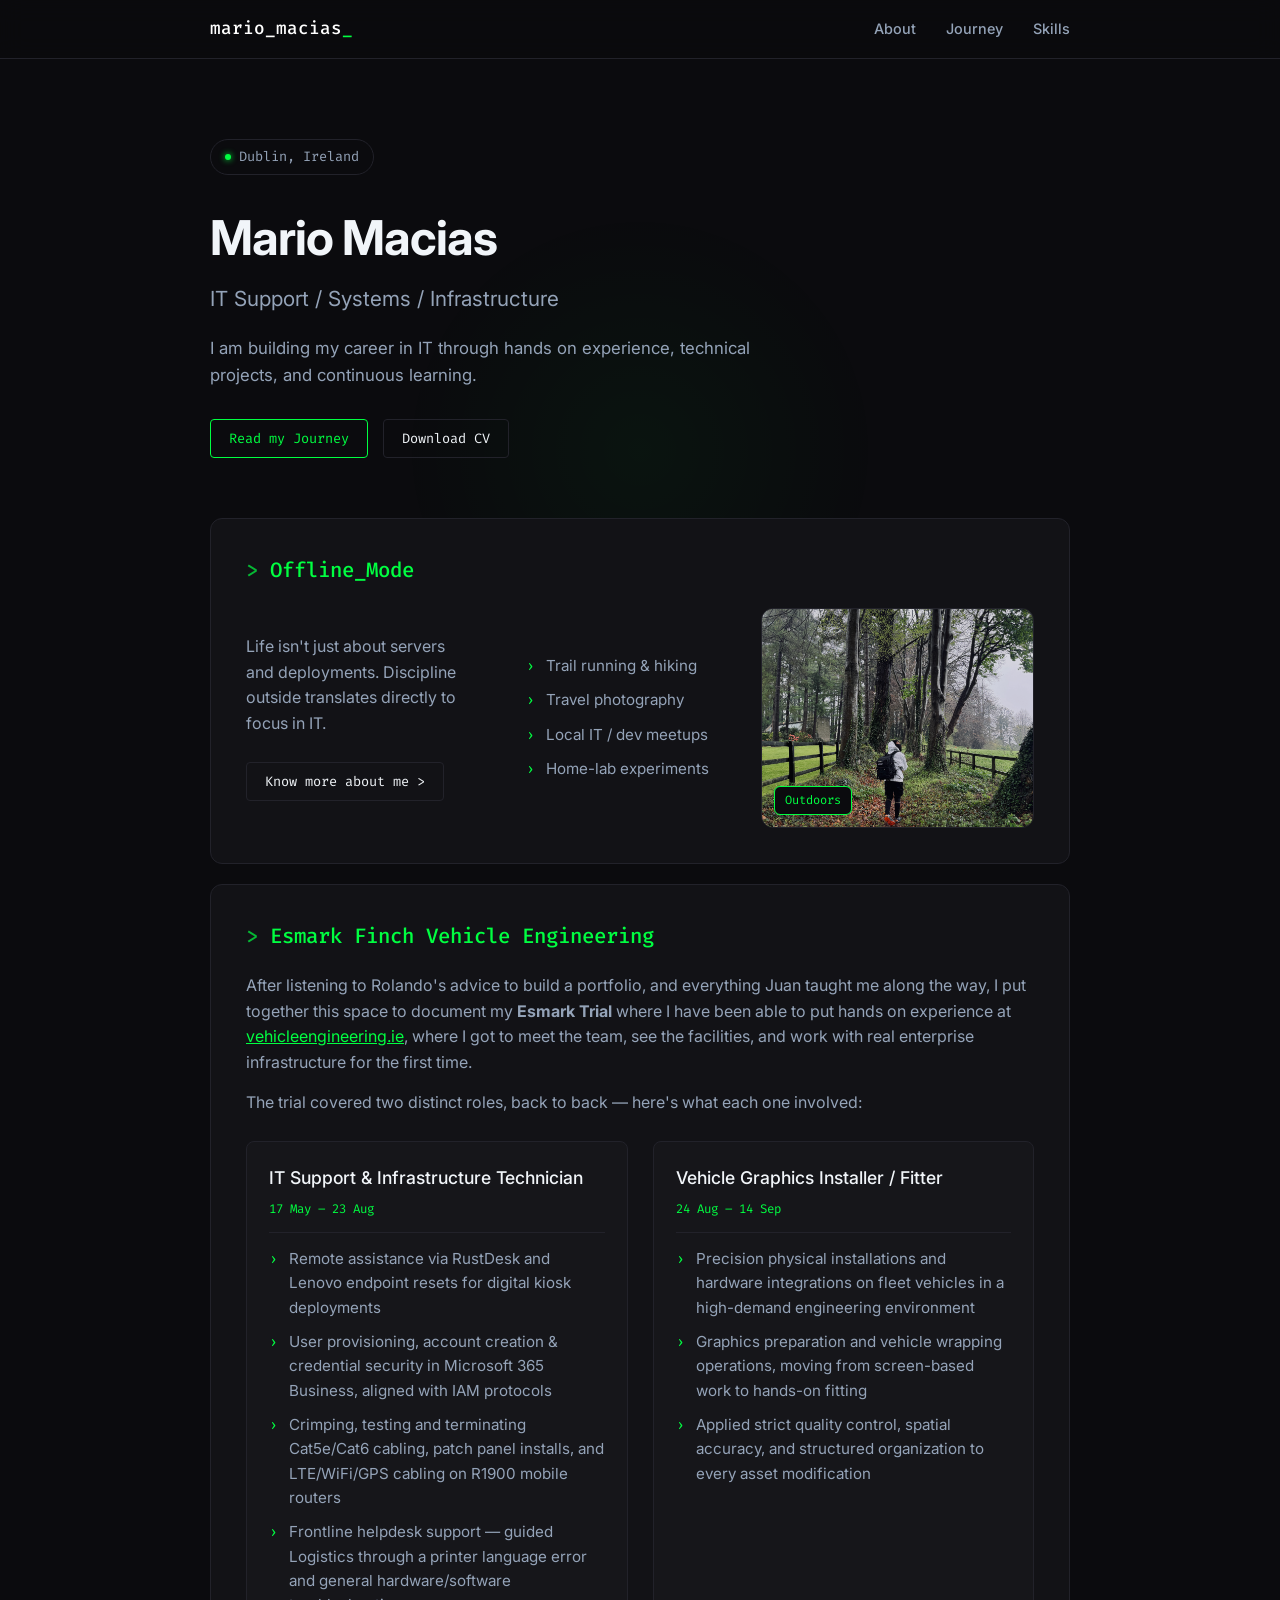
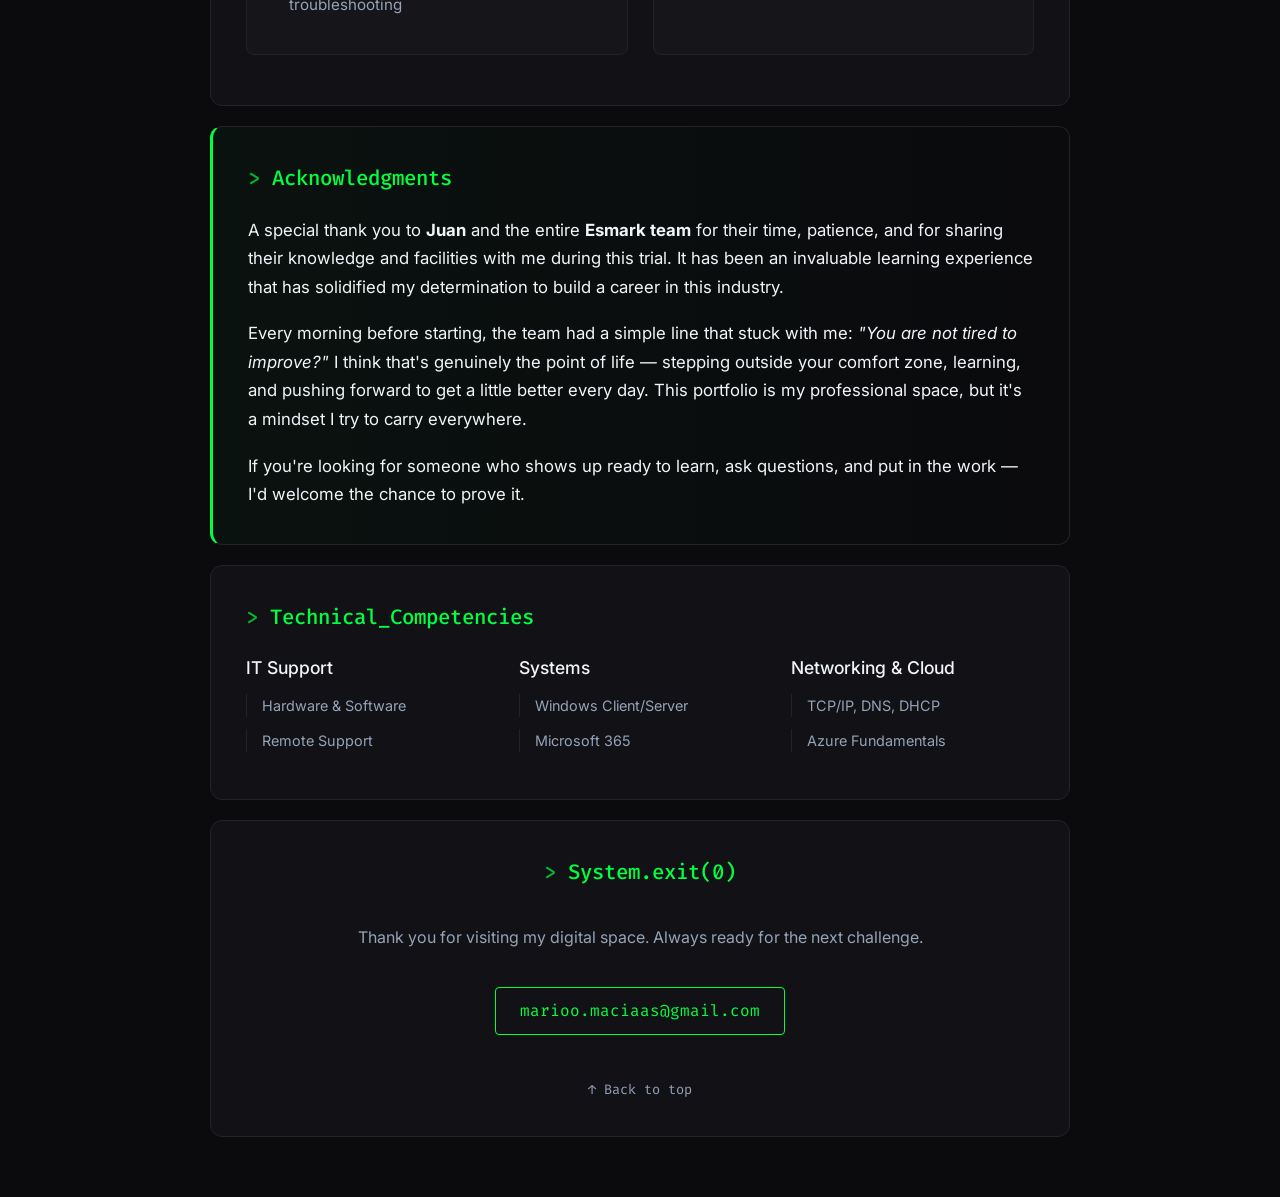
==== index.html @ 43a1ae93 "Update index.html" ====
<!DOCTYPE html>
<html lang="en">
<head>
    <meta charset="UTF-8">
    <meta name="viewport" content="width=device-width, initial-scale=1.0">
    <title>Mario Macias | IT Support & Systems</title>
    <meta name="description" content="Portfolio of Mario Macias: Junior IT professional focused on IT Support, Systems Administration, and Infrastructure.">
    
    <link rel="preconnect" href="https://fonts.googleapis.com">
    <link rel="preconnect" href="https://fonts.gstatic.com" crossorigin>
    <link href="https://fonts.googleapis.com/css2?family=Fira+Code:wght@400;500&family=Inter:wght@300;400;500;600&display=swap" rel="stylesheet">
    
    <style>
        /* ========================================= */
        /* --- VARIABLES Y DISEÑO PROFESIONAL --- */
        /* ========================================= */
        :root {
            --bg-color: #0b0b0e;
            --card-bg: #121216;
            --accent: #00ff41;
            --neon: #00e5ff;
            --text-main: #f1f5f9;
            --text-muted: #94a3b8;
            --border: #22222a;
        }

        * { box-sizing: border-box; margin: 0; padding: 0; }
        html { scroll-behavior: smooth; }

        body {
            background-color: var(--bg-color); color: var(--text-main);
            font-family: 'Inter', sans-serif; line-height: 1.6; overflow-x: hidden;
            position: relative;
        }

        /* LUZ DETRÁS DEL RATÓN */
        body::before {
            content: "";
            position: fixed;
            top: 0; left: 0; width: 100vw; height: 100vh;
            background: radial-gradient(600px circle at var(--mouse-x, 50vw) var(--mouse-y, 50vh), rgba(0, 255, 65, 0.04), transparent 40%);
            pointer-events: none;
            z-index: 1; 
        }

        /* TIPOGRAFÍA */
        .section-title { font-family: 'Fira Code', monospace; font-size: 1.3rem; color: var(--accent); margin-bottom: 20px; font-weight: 500; }
        .section-title::before { content: "> "; opacity: 0.7; }
        .sub-heading { color: var(--text-main); font-size: 1.1rem; margin-bottom: 12px; font-weight: 500; }
        .text-muted { color: var(--text-muted); }
        .text-main { color: var(--text-main); }
        .text-left { text-align: left; }
        .cursor { animation: blink 1s step-end infinite; color: var(--accent); }
        @keyframes blink { 50% { opacity: 0; } }

        /* NAVBAR */
        .site-header {
            position: sticky; top: 0;
            background: rgba(11, 11, 14, 0.85); backdrop-filter: blur(12px); -webkit-backdrop-filter: blur(12px);
            border-bottom: 1px solid var(--border);
            z-index: 1000; padding: 15px 0;
        }
        .navbar { display: flex; justify-content: space-between; align-items: center; max-width: 1000px; margin: 0 auto; padding: 0 20px; }
        .logo { font-family: 'Fira Code', monospace; font-size: 1.1rem; font-weight: 500; color: #fff; }
        .nav-links { display: flex; gap: 30px; align-items: center; list-style: none; }
        .nav-links a { color: var(--text-muted); text-decoration: none; font-size: 0.9rem; font-weight: 500; transition: color 0.2s; }
        .nav-links a:hover { color: #fff; }

        /* BOTONES */
        .btn-primary {
            background-color: transparent; color: var(--accent) !important;
            border: 1px solid var(--accent); padding: 8px 18px; border-radius: 4px; transition: 0.2s; text-decoration: none; font-family: 'Fira Code', monospace; font-size: 0.85rem; display: inline-block;
        }
        .btn-primary:hover { background-color: rgba(0, 255, 65, 0.1); }
        .btn-outline {
            background-color: transparent; color: var(--text-main); border: 1px solid var(--border); padding: 8px 18px; border-radius: 4px; transition: 0.2s; text-decoration: none; font-family: 'Fira Code', monospace; font-size: 0.85rem; display: inline-block;
        }
        .btn-outline:hover { border-color: var(--text-muted); }

        /* PÍLDORA (Dublin) */
        .status-pill {
            display: inline-flex; align-items: center; gap: 8px;
            padding: 6px 14px; border-radius: 30px; border: 1px solid var(--border);
            font-family: 'Fira Code', monospace; font-size: 0.85rem; color: var(--text-muted); margin-bottom: 25px;
        }
        .status-dot {
            width: 6px; height: 6px; border-radius: 50%; background: var(--accent);
            box-shadow: 0 0 6px var(--accent); animation: pulse 2s infinite;
        }
        @keyframes pulse {
            0% { box-shadow: 0 0 0 0 rgba(0,255,65,0.5); }
            70% { box-shadow: 0 0 0 6px rgba(0,255,65,0); }
            100% { box-shadow: 0 0 0 0 rgba(0,255,65,0); }
        }

        /* ESTRUCTURA PRINCIPAL Y HERO */
        .container { max-width: 900px; margin: 0 auto; padding: 0 20px; position: relative; z-index: 2; }
        .hero { padding: 80px 0 60px 0; }
        .hero-title { font-size: 3rem; margin-bottom: 5px; letter-spacing: -0.02em; }
        .hero-subtitle { font-family: 'Inter', sans-serif; font-size: 1.3rem; font-weight: 400; color: var(--text-muted); margin-bottom: 20px; }
        .hero-text { max-width: 600px; font-size: 1.05rem; margin-bottom: 30px; color: var(--text-muted); }
        .action-group { display: flex; gap: 15px; flex-wrap: wrap; }

        /* CARTAS BENTO */
        .bento-grid { display: grid; gap: 20px; grid-template-columns: repeat(6, 1fr); margin-bottom: 60px; }
        .bento-card {
            background: var(--card-bg); border: 1px solid var(--border); border-radius: 12px;
            padding: 35px; transition: border-color 0.3s;
        }
        .bento-card:hover { border-color: rgba(0, 255, 65, 0.3); }

        /* OFFLINE MODE GRID (3 Columnas con centrado estricto) */
        .offline-grid {
            display: grid;
            grid-template-columns: 1fr 1fr 1.2fr; 
            gap: 30px;
            align-items: center; /* Alinea todo al centro verticalmente */
            justify-items: center; /* Alinea los bloques en el centro horizontalmente */
            margin-top: 20px;
        }
        
        .offline-text {
            display: flex;
            flex-direction: column;
            justify-content: center;
        }

        .offline-list .bullet-list { 
            margin: 0; 
            padding: 0;
            display: flex;
            flex-direction: column;
            justify-content: center;
        }
        
        /* Contenedor de la foto en la derecha */
        .offline-photos {
            display: flex;
            align-items: center;
            justify-content: center;
            width: 100%;
        }
        
        .photo-with-badge {
            position: relative;
            border-radius: 12px;
            border: 1px solid var(--border);
            overflow: hidden;
            width: 100%;
            height: 220px; /* Un poco más alto para mejor proporción */
            display: flex; /* Evita márgenes fantasma debajo de la imagen */
        }
        
        .photo-with-badge img {
            display: block;
            width: 100%;
            height: 100%;
            object-fit: cover; 
            object-position: center 75%; /* MAGIA: Baja el encuadre para que se vea perfectamente al chico */
            filter: brightness(0.9);
            transition: filter 0.3s ease, transform 0.5s ease;
        }
        
        .photo-with-badge:hover img { 
            filter: brightness(1.1); 
            transform: scale(1.02);
        }
        
        .photo-badge {
            position: absolute;
            bottom: 12px;
            left: 12px;
            background-color: var(--bg-color);
            color: var(--accent);
            border: 1px solid var(--accent);
            padding: 4px 10px;
            font-family: 'Fira Code', monospace;
            font-size: 0.75rem;
            border-radius: 6px;
            z-index: 2;
        }

        /* LISTAS */
        .bullet-list { list-style: none; margin-bottom: 15px; }
        .bullet-list li { position: relative; padding-left: 20px; margin-bottom: 10px; color: var(--text-muted); font-size: 0.95rem; }
        .bullet-list li:last-child { margin-bottom: 0; }
        .bullet-list li::before { content: "›"; position: absolute; left: 0; color: var(--accent); font-family: 'Fira Code', monospace; }

        .skills-grid { display: grid; grid-template-columns: repeat(auto-fit, minmax(200px, 1fr)); gap: 30px; margin-top: 20px; }
        .clean-list { list-style: none; }
        .clean-list li { border-left: 1px solid var(--border); padding-left: 15px; margin-bottom: 12px; color: var(--text-muted); font-size: 0.9rem; }

        /* FUNCIONES EN ESMARK */
        .role-grid { display: grid; grid-template-columns: repeat(auto-fit, minmax(280px, 1fr)); gap: 25px; margin-top: 25px; margin-bottom: 15px; }
        .role-panel { background: rgba(255,255,255,0.015); border: 1px solid var(--border); border-radius: 8px; padding: 22px; }
        .role-header { display: flex; justify-content: space-between; align-items: baseline; flex-wrap: wrap; gap: 8px; margin-bottom: 14px; border-bottom: 1px solid var(--border); padding-bottom: 12px; }
        .role-header .sub-heading { margin-bottom: 0; }
        .role-dates { font-family: 'Fira Code', monospace; font-size: 0.78rem; color: var(--accent); white-space: nowrap; }

        /* GRATITUDE CARD */
        .gratitude-card {
            border-left: 3px solid var(--accent); 
            background: linear-gradient(90deg, rgba(0, 255, 65, 0.03) 0%, rgba(0,0,0,0) 100%);
        }
        .gratitude-text { font-size: 1.05rem; line-height: 1.7; margin-bottom: 0; }

        /* CONTACTO */
        .flex-center { display: flex; flex-direction: column; align-items: center; justify-content: center; gap: 16px; }
        
        /* RESPONSIVE */
        @media (max-width: 768px) {
            .nav-links { display: none; }
            .bento-card { grid-column: span 6 !important; padding: 25px; }
            .offline-grid { grid-template-columns: 1fr; gap: 20px; justify-items: start; }
            .photo-with-badge { height: 250px; }
        }
    </style>
</head>
<body>
    <header class="site-header">
        <nav class="navbar container">
            <div class="logo">mario_macias<span class="cursor">_</span></div>
            <ul class="nav-links">
                <li><a href="#about">About</a></li>
                <li><a href="#journey">Journey</a></li>
                <li><a href="#skills">Skills</a></li>
            </ul>
        </nav>
    </header>

    <main class="container">
        <!-- HERO SECTION -->
        <section class="hero text-left" id="hero">
            <div class="status-pill">
                <span class="status-dot"></span> Dublin, Ireland
            </div>
            
            <h1 class="hero-title">Mario Macias</h1>
            <h2 class="hero-subtitle">IT Support / Systems / Infrastructure</h2>
            <p class="hero-text">I am building my career in IT through hands on experience, technical projects, and continuous learning.</p>
            
            <div class="action-group">
                <a href="#journey" class="btn-primary">Read my Journey</a>
                <a href="assets/docs/CV_Mario_Macias.pdf" class="btn-outline" download>Download CV</a>
            </div>
        </section>

        <div class="bento-grid">

            <!-- OFFLINE MODE SECTION -->
            <div class="bento-card" id="about" style="grid-column: span 6;">
                <div class="card-content">
                    <h2 class="section-title">Offline_Mode</h2>

                    <div class="offline-grid">
                        <!-- Columna 1: Texto y botón -->
                        <div class="offline-text">
                            <p class="text-muted">Life isn't just about servers and deployments. Discipline outside translates directly to focus in IT.</p>
                            <div style="margin-top: 25px;">
                                <a href="about.html" class="btn-outline">Know more about me &gt;</a>
                            </div>
                        </div>

                        <!-- Columna 2: Lista de hobbies -->
                        <div class="offline-list">
                            <ul class="bullet-list">
                                <li>Trail running & hiking</li>
                                <li>Travel photography</li>
                                <li>Local IT / dev meetups</li>
                                <li>Home-lab experiments</li>
                            </ul>
                        </div>

                        <!-- Columna 3: Foto en el recuadro derecho -->
                        <div class="offline-photos">
                            <div class="photo-with-badge">
                                <img src="assets/docs/outdoors.jpeg" alt="Mario Outdoors">
                                <span class="photo-badge">Outdoors</span>
                            </div>
                        </div>
                    </div>
                </div>
            </div>

            <!-- THE EXPERIENCE -->
            <div class="bento-card" id="journey" style="grid-column: span 6;">
                <div class="card-content text-left">
                    <h2 class="section-title">Esmark Finch Vehicle Engineering</h2>
                    <div class="content-wrapper">
                        <p class="text-muted">After listening to Rolando's advice to build a portfolio, and everything Juan taught me along the way, I put together this space to document my <strong>Esmark Trial</strong> where I have been able to put hands on experience at <a href="https://vehicleengineering.ie" target="_blank" rel="noopener noreferrer" style="color: var(--accent); text-decoration: underline;">vehicleengineering.ie</a>, where I got to meet the team, see the facilities, and work with real enterprise infrastructure for the first time.</p>
                        <p class="text-muted" style="margin-top: 15px;">The trial covered two distinct roles, back to back — here's what each one involved:</p>

                        <div class="role-grid">
                            <div class="role-panel">
                                <div class="role-header">
                                    <h3 class="sub-heading">IT Support & Infrastructure Technician</h3>
                                    <span class="role-dates">17 May – 23 Aug</span>
                                </div>
                                <ul class="bullet-list">
                                    <li>Remote assistance via RustDesk and Lenovo endpoint resets for digital kiosk deployments</li>
                                    <li>User provisioning, account creation & credential security in Microsoft 365 Business, aligned with IAM protocols</li>
                                    <li>Crimping, testing and terminating Cat5e/Cat6 cabling, patch panel installs, and LTE/WiFi/GPS cabling on R1900 mobile routers</li>
                                    <li>Frontline helpdesk support — guided Logistics through a printer language error and general hardware/software troubleshooting</li>
                                </ul>
                            </div>
                            <div class="role-panel">
                                <div class="role-header">
                                    <h3 class="sub-heading">Vehicle Graphics Installer / Fitter</h3>
                                    <span class="role-dates">24 Aug – 14 Sep</span>
                                </div>
                                <ul class="bullet-list">
                                    <li>Precision physical installations and hardware integrations on fleet vehicles in a high-demand engineering environment</li>
                                    <li>Graphics preparation and vehicle wrapping operations, moving from screen-based work to hands-on fitting</li>
                                    <li>Applied strict quality control, spatial accuracy, and structured organization to every asset modification</li>
                                </ul>
                            </div>
                        </div>
                    </div>
                </div>
            </div>

            <!-- GRATITUDE -->
            <div class="bento-card gratitude-card" style="grid-column: span 6;">
                <div class="card-content text-left">
                    <h2 class="section-title">Acknowledgments</h2>
                    <p class="text-main gratitude-text">
                        A special thank you to <strong>Juan</strong> and the entire <strong>Esmark team</strong> for their time, patience, and for sharing their knowledge and facilities with me during this trial. It has been an invaluable learning experience that has solidified my determination to build a career in this industry.
                    </p>
                    <p class="text-main gratitude-text" style="margin-top: 18px;">
                        Every morning before starting, the team had a simple line that stuck with me: <em>"You are not tired to improve?"</em> I think that's genuinely the point of life — stepping outside your comfort zone, learning, and pushing forward to get a little better every day. This portfolio is my professional space, but it's a mindset I try to carry everywhere.
                    </p>
                    <p class="text-main gratitude-text" style="margin-top: 18px;">
                        If you're looking for someone who shows up ready to learn, ask questions, and put in the work — I'd welcome the chance to prove it.
                    </p>
                </div>
            </div>

            <!-- SKILLS -->
            <div class="bento-card" id="skills" style="grid-column: span 6;">
                <div class="card-content text-left">
                    <h2 class="section-title">Technical_Competencies</h2>
                    <div class="skills-grid">
                        <div>
                            <h3 class="sub-heading">IT Support</h3>
                            <ul class="clean-list">
                                <li>Hardware & Software</li>
                                <li>Remote Support</li>
                            </ul>
                        </div>
                        <div>
                            <h3 class="sub-heading">Systems</h3>
                            <ul class="clean-list">
                                <li>Windows Client/Server</li>
                                <li>Microsoft 365</li>
                            </ul>
                        </div>
                        <div>
                            <h3 class="sub-heading">Networking & Cloud</h3>
                            <ul class="clean-list">
                                <li>TCP/IP, DNS, DHCP</li>
                                <li>Azure Fundamentals</li>
                            </ul>
                        </div>
                    </div>
                </div>
            </div>

            <!-- SECCIÓN SYSTEM.EXIT(0) -->
            <div class="bento-card" style="grid-column: span 6; text-align: center;">
                <div class="card-content flex-center">
                    <h2 class="section-title">System.exit(0)</h2>
                    <p class="text-muted" style="margin-bottom: 20px;">Thank you for visiting my digital space. Always ready for the next challenge.</p>
                    
                    <a href="mailto:marioo.maciaas@gmail.com" class="btn-primary" style="padding: 10px 24px; font-size: 1rem;">marioo.maciaas@gmail.com</a>
                    
                    <div style="margin-top: 25px;">
                        <a href="#hero" class="text-muted" style="text-decoration: none; font-size: 0.85rem; font-family: 'Fira Code', monospace;">&uarr; Back to top</a>
                    </div>
                </div>
            </div>

        </div>
    </main>

    <script>
        document.addEventListener("DOMContentLoaded", () => {
            // 1. Luz sutil que sigue al ratón
            document.addEventListener('mousemove', (e) => {
                document.documentElement.style.setProperty('--mouse-x', `${e.clientX}px`);
                document.documentElement.style.setProperty('--mouse-y', `${e.clientY}px`);
            });
            
            // 2. Navegación suave
            document.querySelectorAll('a[href^="#"]').forEach(anchor => {
                anchor.addEventListener('click', function (e) {
                    e.preventDefault();
                    const target = document.querySelector(this.getAttribute('href'));
                    if (target) {
                        target.scrollIntoView({
                            behavior: 'smooth',
                            block: 'start'
                        });
                    }
                });
            });
        });
    </script>
</body>
</html>
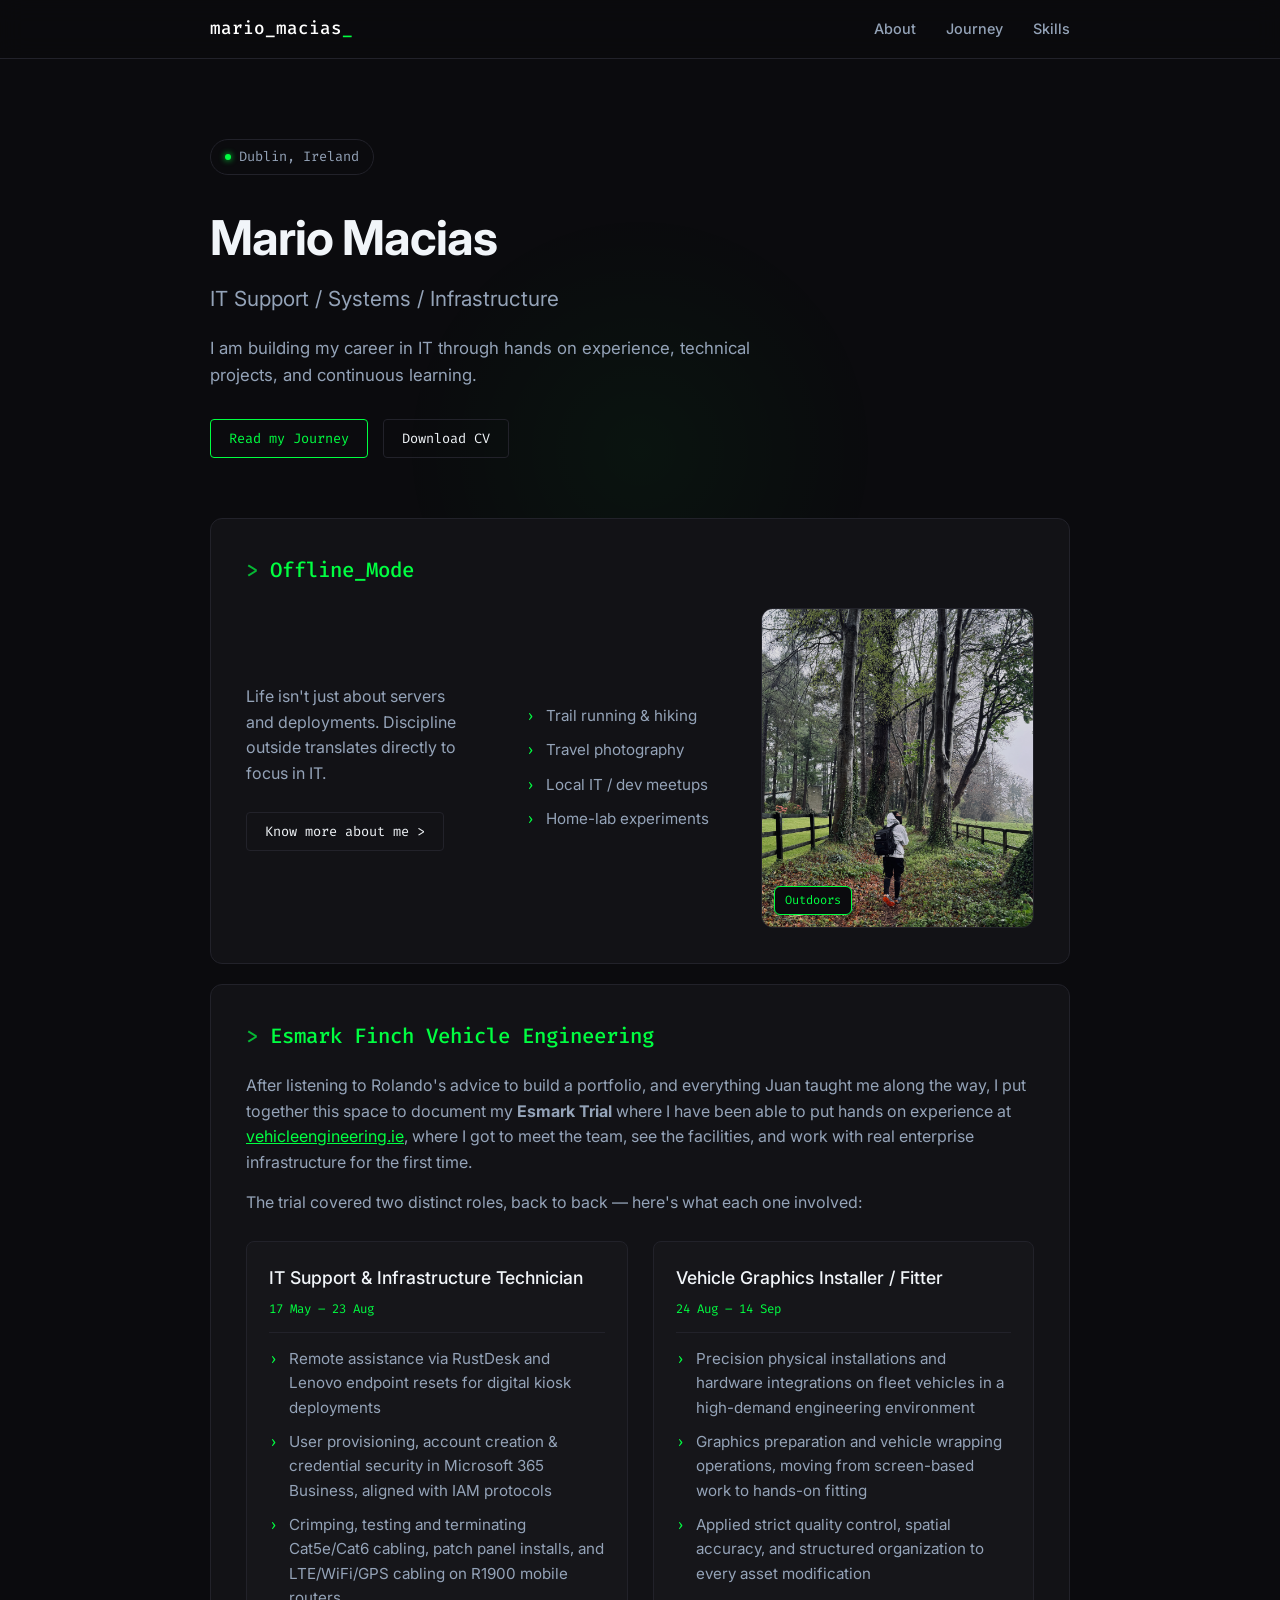
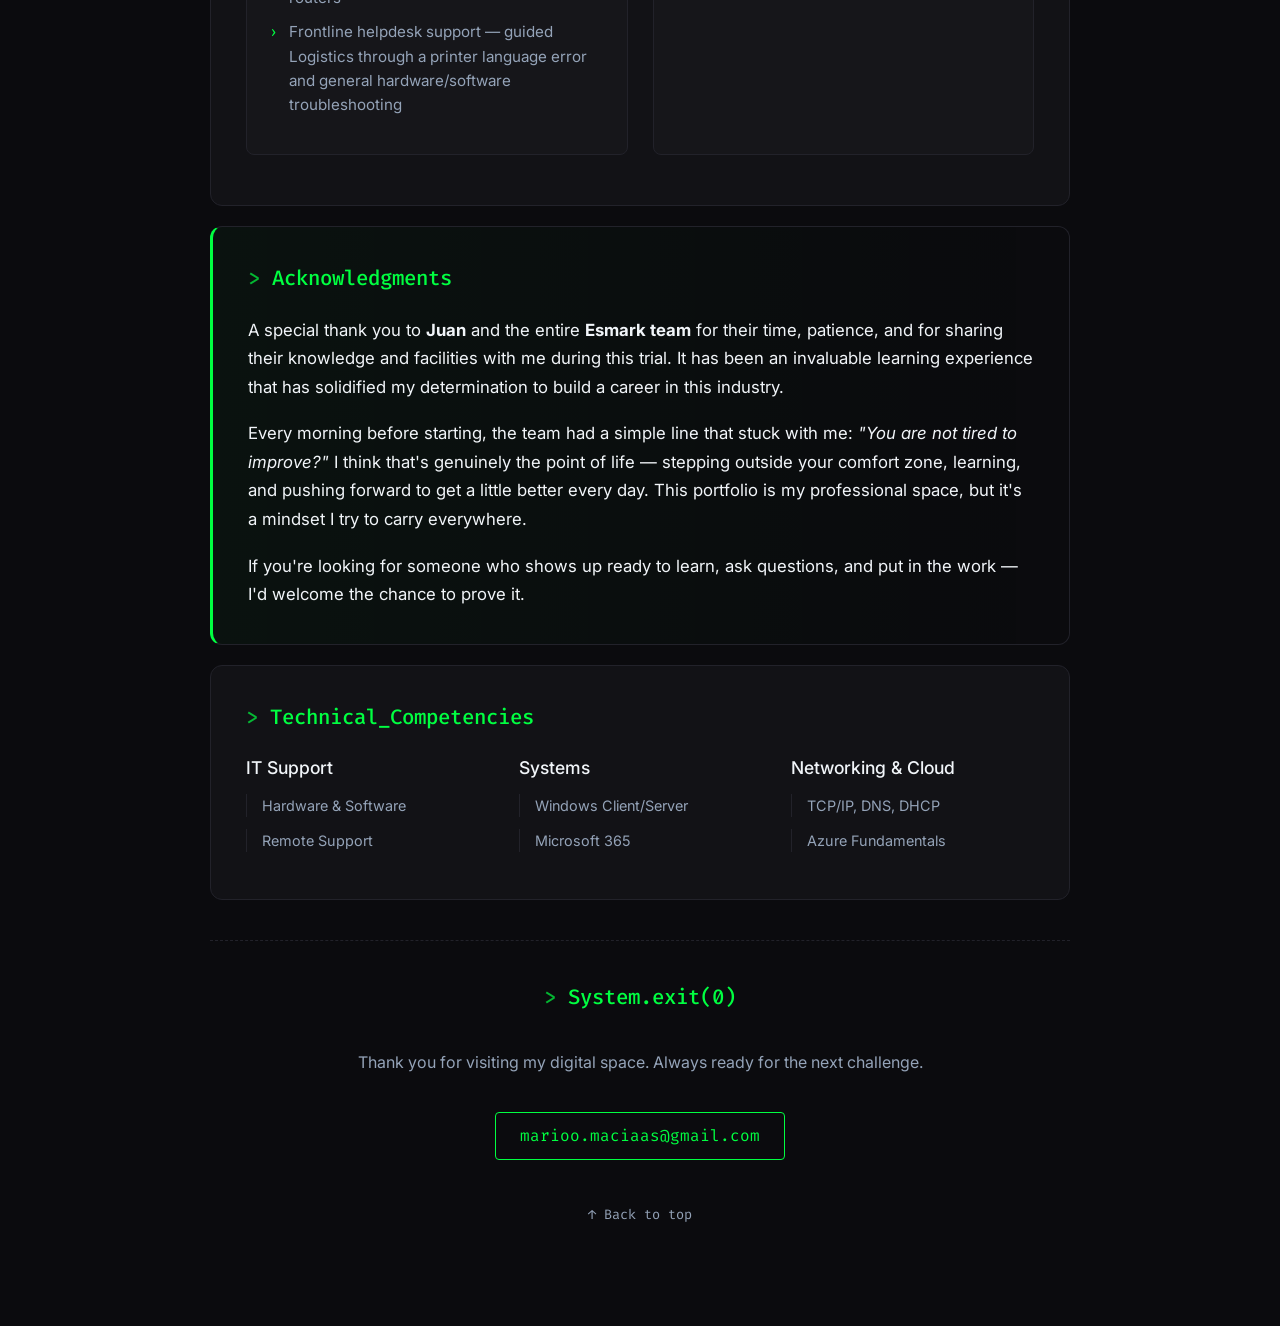
==== commit 51e35bf6: "Update print statement from 'Hello' to 'Goodbye'" ====
--- a/index.html
+++ b/index.html
@@ -119,11 +119,7 @@
             margin-top: 20px;
         }
         
-        .offline-text {
-            display: flex;
-            flex-direction: column;
-            justify-content: center;
-        }
+        .offline-text { display: flex; flex-direction: column; justify-content: center; }
 
         .offline-list .bullet-list { 
             margin: 0; 
@@ -147,8 +143,8 @@
             border: 1px solid var(--border);
             overflow: hidden;
             width: 100%;
-            height: 220px; /* Un poco más alto para mejor proporción */
-            display: flex; /* Evita márgenes fantasma debajo de la imagen */
+            height: 320px; /* Altura ampliada para encuadrar el cuerpo entero */
+            display: flex; 
         }
         
         .photo-with-badge img {
@@ -156,7 +152,7 @@
             width: 100%;
             height: 100%;
             object-fit: cover; 
-            object-position: center 75%; /* MAGIA: Baja el encuadre para que se vea perfectamente al chico */
+            object-position: center 75%; /* Ajuste perfecto para evitar cortar la cabeza y enfocar el cuerpo */
             filter: brightness(0.9);
             transition: filter 0.3s ease, transform 0.5s ease;
         }
@@ -204,15 +200,22 @@
         }
         .gratitude-text { font-size: 1.05rem; line-height: 1.7; margin-bottom: 0; }
 
-        /* CONTACTO */
+        /* CONTACTO Y FOOTER TRANSPARENTE */
         .flex-center { display: flex; flex-direction: column; align-items: center; justify-content: center; gap: 16px; }
+        .footer-transparent { 
+            grid-column: span 6; 
+            text-align: center; 
+            padding: 40px 20px; 
+            border-top: 1px dashed var(--border); 
+            margin-top: 20px; 
+        }
         
         /* RESPONSIVE */
         @media (max-width: 768px) {
             .nav-links { display: none; }
             .bento-card { grid-column: span 6 !important; padding: 25px; }
             .offline-grid { grid-template-columns: 1fr; gap: 20px; justify-items: start; }
-            .photo-with-badge { height: 250px; }
+            .photo-with-badge { height: 280px; }
         }
     </style>
 </head>
@@ -365,17 +368,15 @@
                 </div>
             </div>
 
-            <!-- SECCIÓN SYSTEM.EXIT(0) -->
-            <div class="bento-card" style="grid-column: span 6; text-align: center;">
-                <div class="card-content flex-center">
-                    <h2 class="section-title">System.exit(0)</h2>
-                    <p class="text-muted" style="margin-bottom: 20px;">Thank you for visiting my digital space. Always ready for the next challenge.</p>
-                    
-                    <a href="mailto:marioo.maciaas@gmail.com" class="btn-primary" style="padding: 10px 24px; font-size: 1rem;">marioo.maciaas@gmail.com</a>
-                    
-                    <div style="margin-top: 25px;">
-                        <a href="#hero" class="text-muted" style="text-decoration: none; font-size: 0.85rem; font-family: 'Fira Code', monospace;">&uarr; Back to top</a>
-                    </div>
+            <!-- SECCIÓN SYSTEM.EXIT(0) (Sin recuadro) -->
+            <div class="footer-transparent flex-center">
+                <h2 class="section-title">System.exit(0)</h2>
+                <p class="text-muted" style="margin-bottom: 20px;">Thank you for visiting my digital space. Always ready for the next challenge.</p>
+                
+                <a href="mailto:marioo.maciaas@gmail.com" class="btn-primary" style="padding: 10px 24px; font-size: 1rem;">marioo.maciaas@gmail.com</a>
+                
+                <div style="margin-top: 25px;">
+                    <a href="#hero" class="text-muted" style="text-decoration: none; font-size: 0.85rem; font-family: 'Fira Code', monospace;">&uarr; Back to top</a>
                 </div>
             </div>
 
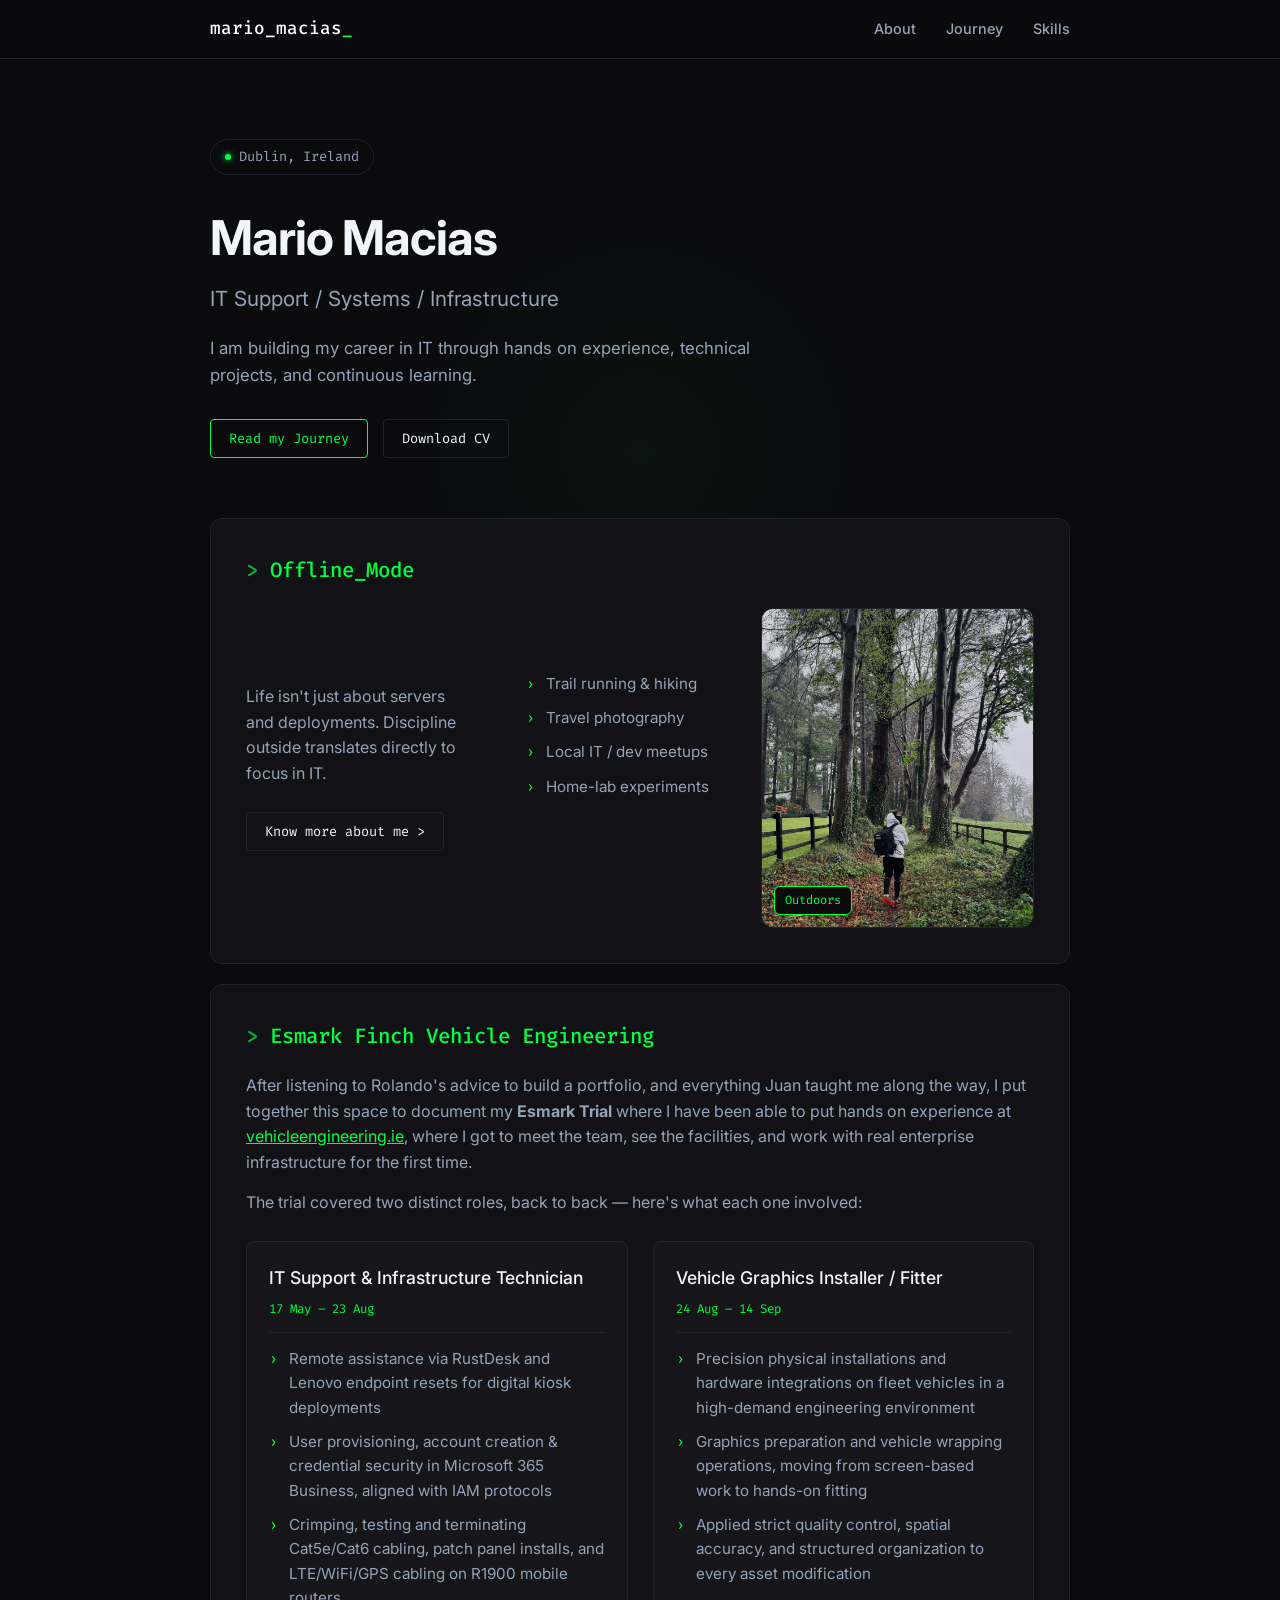
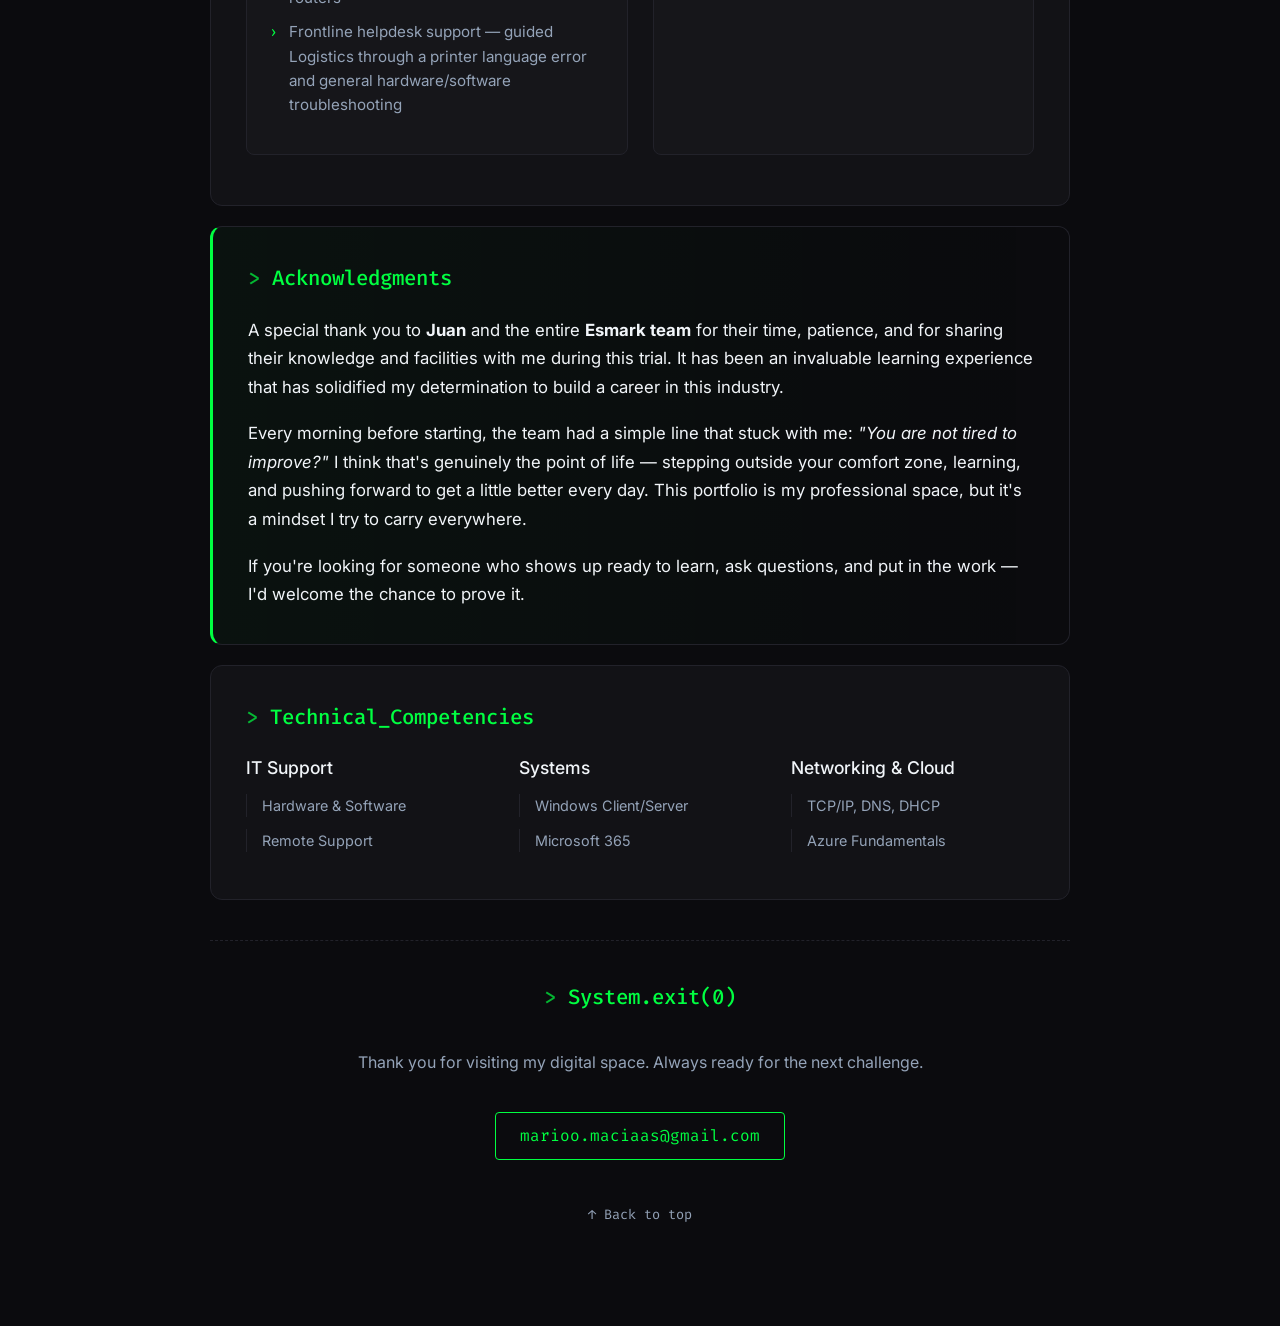
==== commit 169c2ad3: "Update fmt.Println output from 'Hello' to 'Goodbye'" ====
--- a/index.html
+++ b/index.html
@@ -109,24 +109,26 @@
         }
         .bento-card:hover { border-color: rgba(0, 255, 65, 0.3); }
 
-        /* OFFLINE MODE GRID (3 Columnas con centrado estricto) */
+        /* OFFLINE MODE GRID */
         .offline-grid {
             display: grid;
             grid-template-columns: 1fr 1fr 1.2fr; 
             gap: 30px;
-            align-items: center; /* Alinea todo al centro verticalmente */
-            justify-items: center; /* Alinea los bloques en el centro horizontalmente */
+            align-items: center;
+            justify-items: center;
             margin-top: 20px;
         }
         
-        .offline-text { display: flex; flex-direction: column; justify-content: center; }
+        .offline-text, .offline-list { 
+            display: flex; 
+            flex-direction: column; 
+            justify-content: center; 
+            height: 100%;
+        }
 
         .offline-list .bullet-list { 
             margin: 0; 
             padding: 0;
-            display: flex;
-            flex-direction: column;
-            justify-content: center;
         }
         
         /* Contenedor de la foto en la derecha */
@@ -143,7 +145,7 @@
             border: 1px solid var(--border);
             overflow: hidden;
             width: 100%;
-            height: 320px; /* Altura ampliada para encuadrar el cuerpo entero */
+            height: 320px; 
             display: flex; 
         }
         
@@ -152,7 +154,7 @@
             width: 100%;
             height: 100%;
             object-fit: cover; 
-            object-position: center 75%; /* Ajuste perfecto para evitar cortar la cabeza y enfocar el cuerpo */
+            object-position: center 75%; 
             filter: brightness(0.9);
             transition: filter 0.3s ease, transform 0.5s ease;
         }
@@ -215,7 +217,7 @@
             .nav-links { display: none; }
             .bento-card { grid-column: span 6 !important; padding: 25px; }
             .offline-grid { grid-template-columns: 1fr; gap: 20px; justify-items: start; }
-            .photo-with-badge { height: 280px; }
+            .photo-with-badge { height: 250px; }
         }
     </style>
 </head>
@@ -258,7 +260,7 @@
                     <div class="offline-grid">
                         <!-- Columna 1: Texto y botón -->
                         <div class="offline-text">
-                            <p class="text-muted">Life isn't just about servers and deployments. Discipline outside translates directly to focus in IT.</p>
+                            <p class="text-muted" style="margin-bottom: 0;">Life isn't just about servers and deployments. Discipline outside translates directly to focus in IT.</p>
                             <div style="margin-top: 25px;">
                                 <a href="about.html" class="btn-outline">Know more about me &gt;</a>
                             </div>
@@ -272,6 +274,10 @@
                                 <li>Local IT / dev meetups</li>
                                 <li>Home-lab experiments</li>
                             </ul>
+                            <!-- TRUCO DE SIMETRÍA: Este botón es invisible pero ocupa el mismo espacio que el de la columna 1, alineando los textos superiormente a la perfección -->
+                            <div style="margin-top: 25px; visibility: hidden; pointer-events: none;">
+                                <span class="btn-outline">Spacer</span>
+                            </div>
                         </div>
 
                         <!-- Columna 3: Foto en el recuadro derecho -->
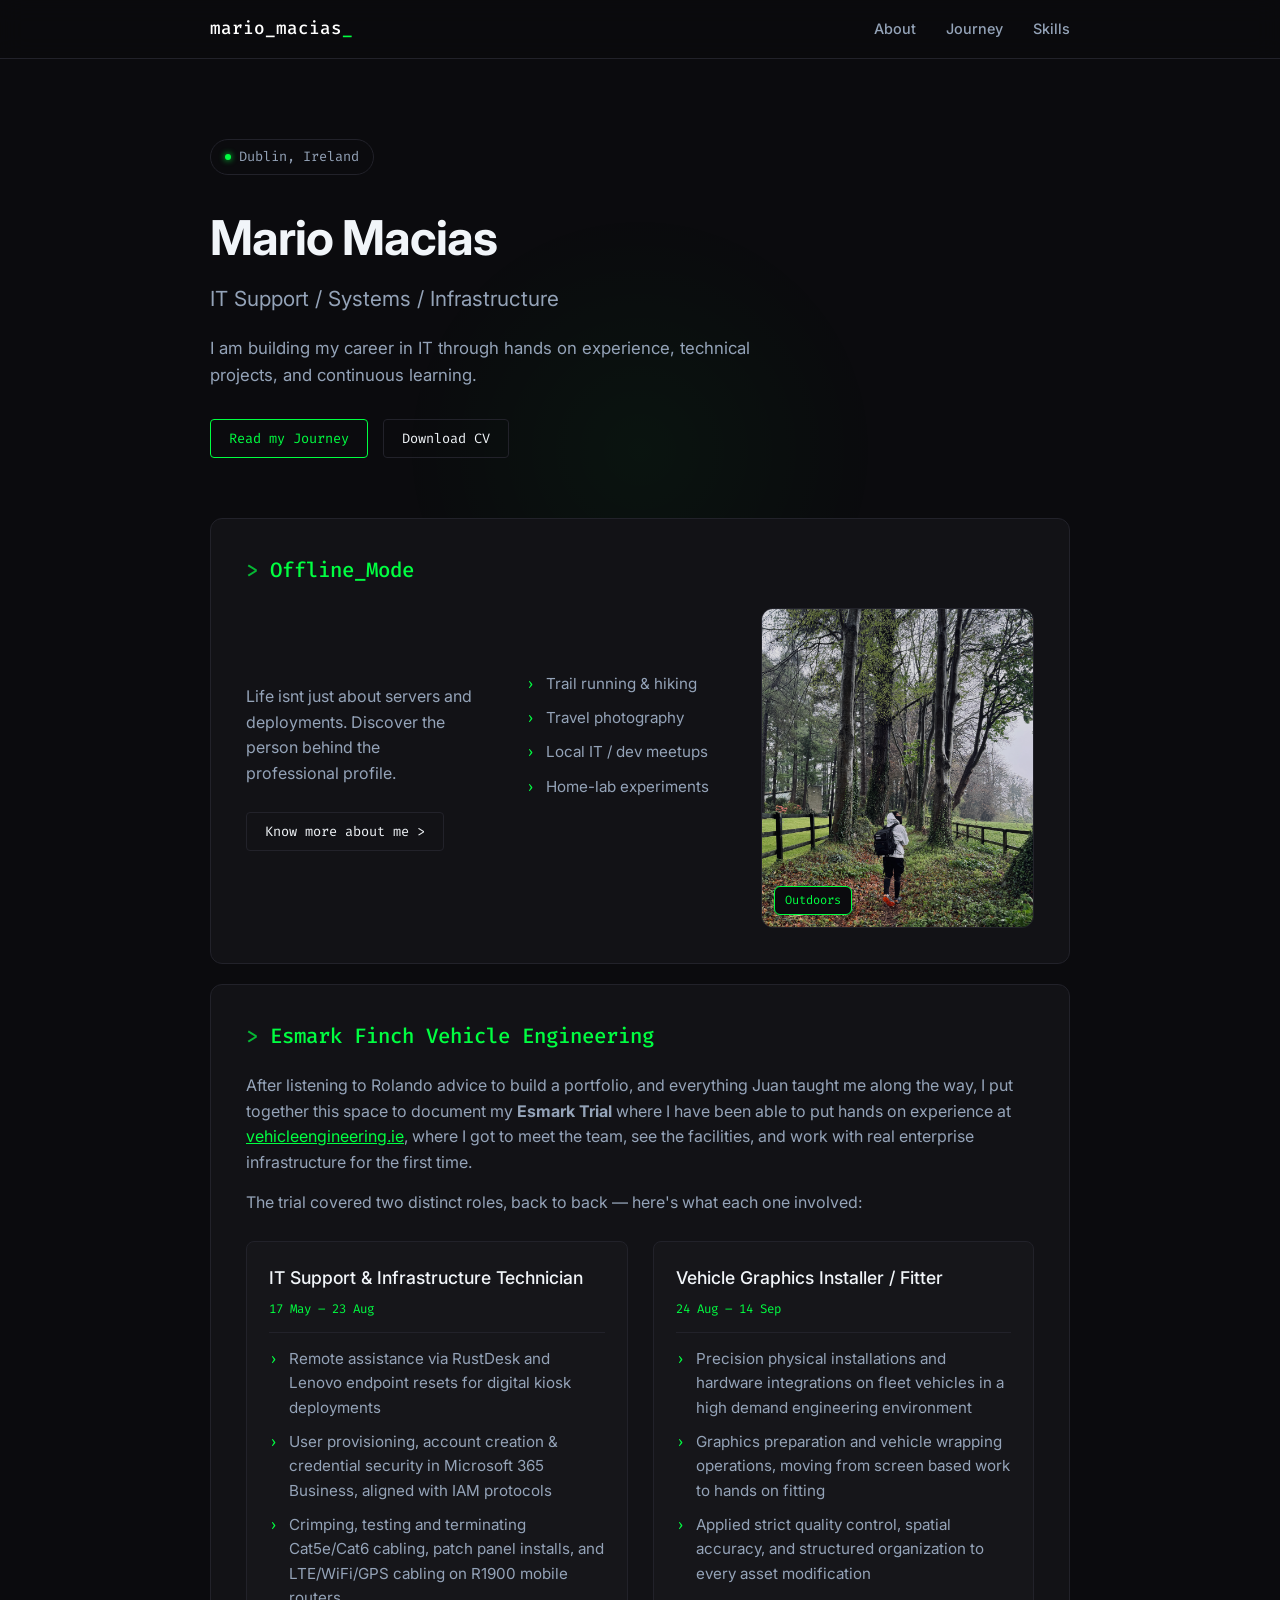
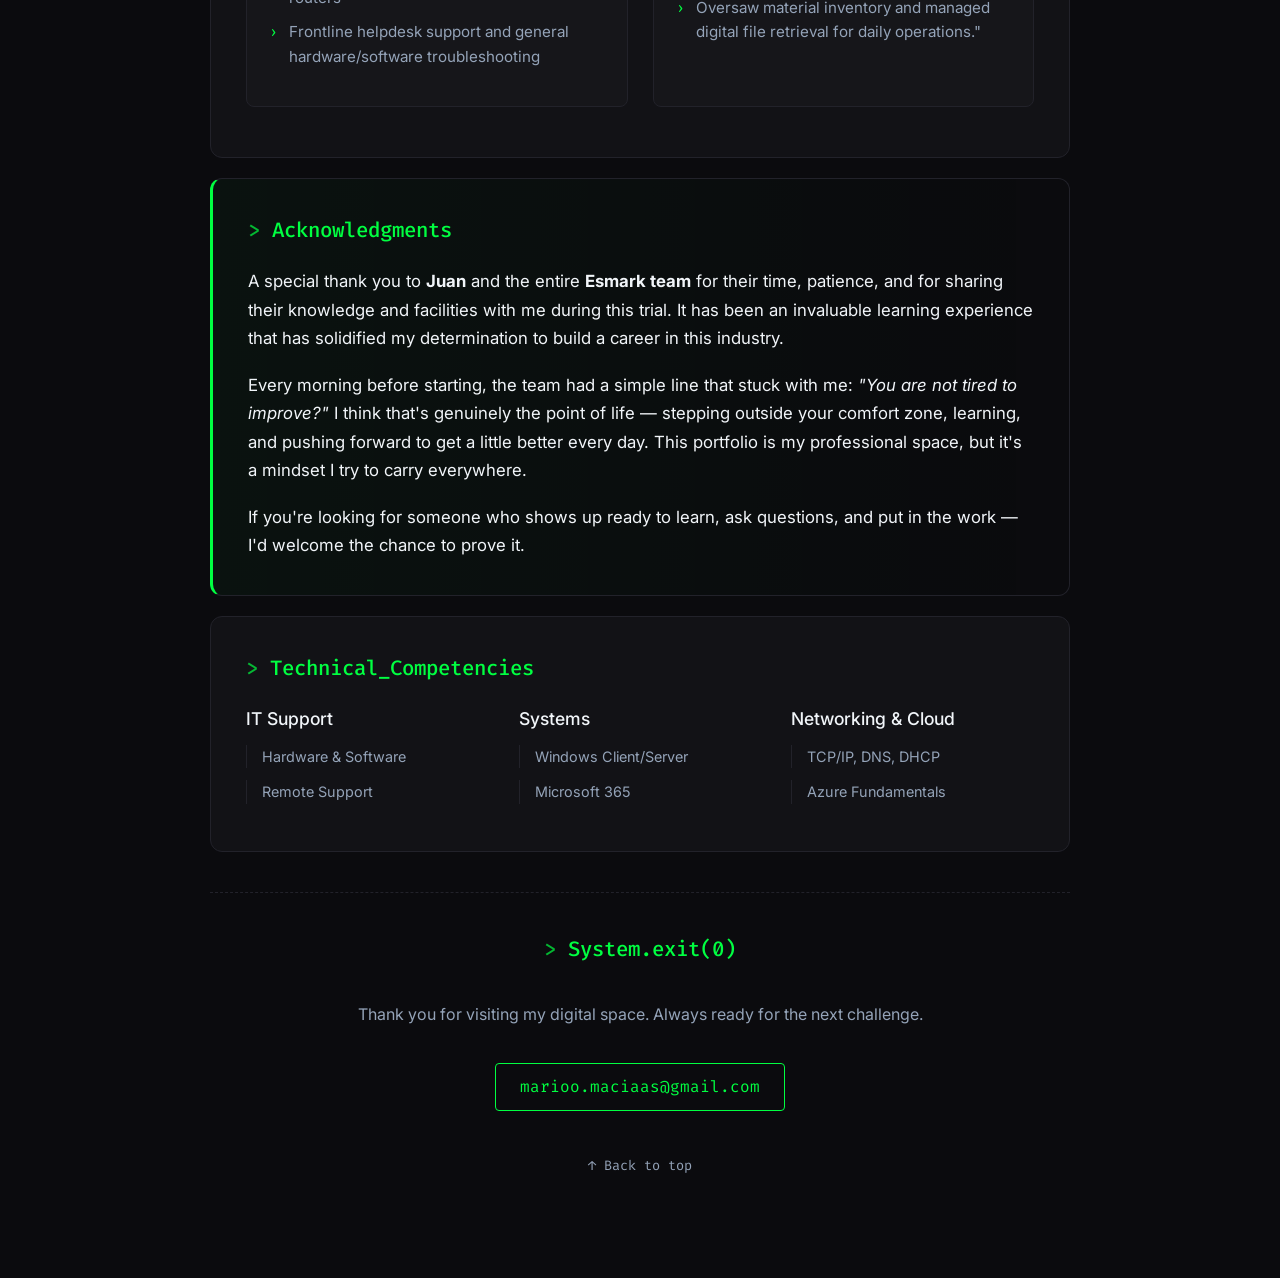
==== commit 544eca9d: "Update index.html" ====
--- a/index.html
+++ b/index.html
@@ -260,7 +260,7 @@
                     <div class="offline-grid">
                         <!-- Columna 1: Texto y botón -->
                         <div class="offline-text">
-                            <p class="text-muted" style="margin-bottom: 0;">Life isn't just about servers and deployments. Discipline outside translates directly to focus in IT.</p>
+                            <p class="text-muted" style="margin-bottom: 0;">Life isnt just about servers and deployments. Discover the person behind the professional profile.</p>
                             <div style="margin-top: 25px;">
                                 <a href="about.html" class="btn-outline">Know more about me &gt;</a>
                             </div>
@@ -296,7 +296,7 @@
                 <div class="card-content text-left">
                     <h2 class="section-title">Esmark Finch Vehicle Engineering</h2>
                     <div class="content-wrapper">
-                        <p class="text-muted">After listening to Rolando's advice to build a portfolio, and everything Juan taught me along the way, I put together this space to document my <strong>Esmark Trial</strong> where I have been able to put hands on experience at <a href="https://vehicleengineering.ie" target="_blank" rel="noopener noreferrer" style="color: var(--accent); text-decoration: underline;">vehicleengineering.ie</a>, where I got to meet the team, see the facilities, and work with real enterprise infrastructure for the first time.</p>
+                        <p class="text-muted">After listening to Rolando advice to build a portfolio, and everything Juan taught me along the way, I put together this space to document my <strong>Esmark Trial</strong> where I have been able to put hands on experience at <a href="https://vehicleengineering.ie" target="_blank" rel="noopener noreferrer" style="color: var(--accent); text-decoration: underline;">vehicleengineering.ie</a>, where I got to meet the team, see the facilities, and work with real enterprise infrastructure for the first time.</p>
                         <p class="text-muted" style="margin-top: 15px;">The trial covered two distinct roles, back to back — here's what each one involved:</p>
 
                         <div class="role-grid">
@@ -309,7 +309,7 @@
                                     <li>Remote assistance via RustDesk and Lenovo endpoint resets for digital kiosk deployments</li>
                                     <li>User provisioning, account creation & credential security in Microsoft 365 Business, aligned with IAM protocols</li>
                                     <li>Crimping, testing and terminating Cat5e/Cat6 cabling, patch panel installs, and LTE/WiFi/GPS cabling on R1900 mobile routers</li>
-                                    <li>Frontline helpdesk support — guided Logistics through a printer language error and general hardware/software troubleshooting</li>
+                                    <li>Frontline helpdesk support and general hardware/software troubleshooting</li>
                                 </ul>
                             </div>
                             <div class="role-panel">
@@ -318,9 +318,10 @@
                                     <span class="role-dates">24 Aug – 14 Sep</span>
                                 </div>
                                 <ul class="bullet-list">
-                                    <li>Precision physical installations and hardware integrations on fleet vehicles in a high-demand engineering environment</li>
-                                    <li>Graphics preparation and vehicle wrapping operations, moving from screen-based work to hands-on fitting</li>
+                                    <li>Precision physical installations and hardware integrations on fleet vehicles in a high demand engineering environment</li>
+                                    <li>Graphics preparation and vehicle wrapping operations, moving from screen based work to hands on fitting</li>
                                     <li>Applied strict quality control, spatial accuracy, and structured organization to every asset modification</li>
+                                    <li>Oversaw material inventory and managed digital file retrieval for daily operations."</li>
                                 </ul>
                             </div>
                         </div>
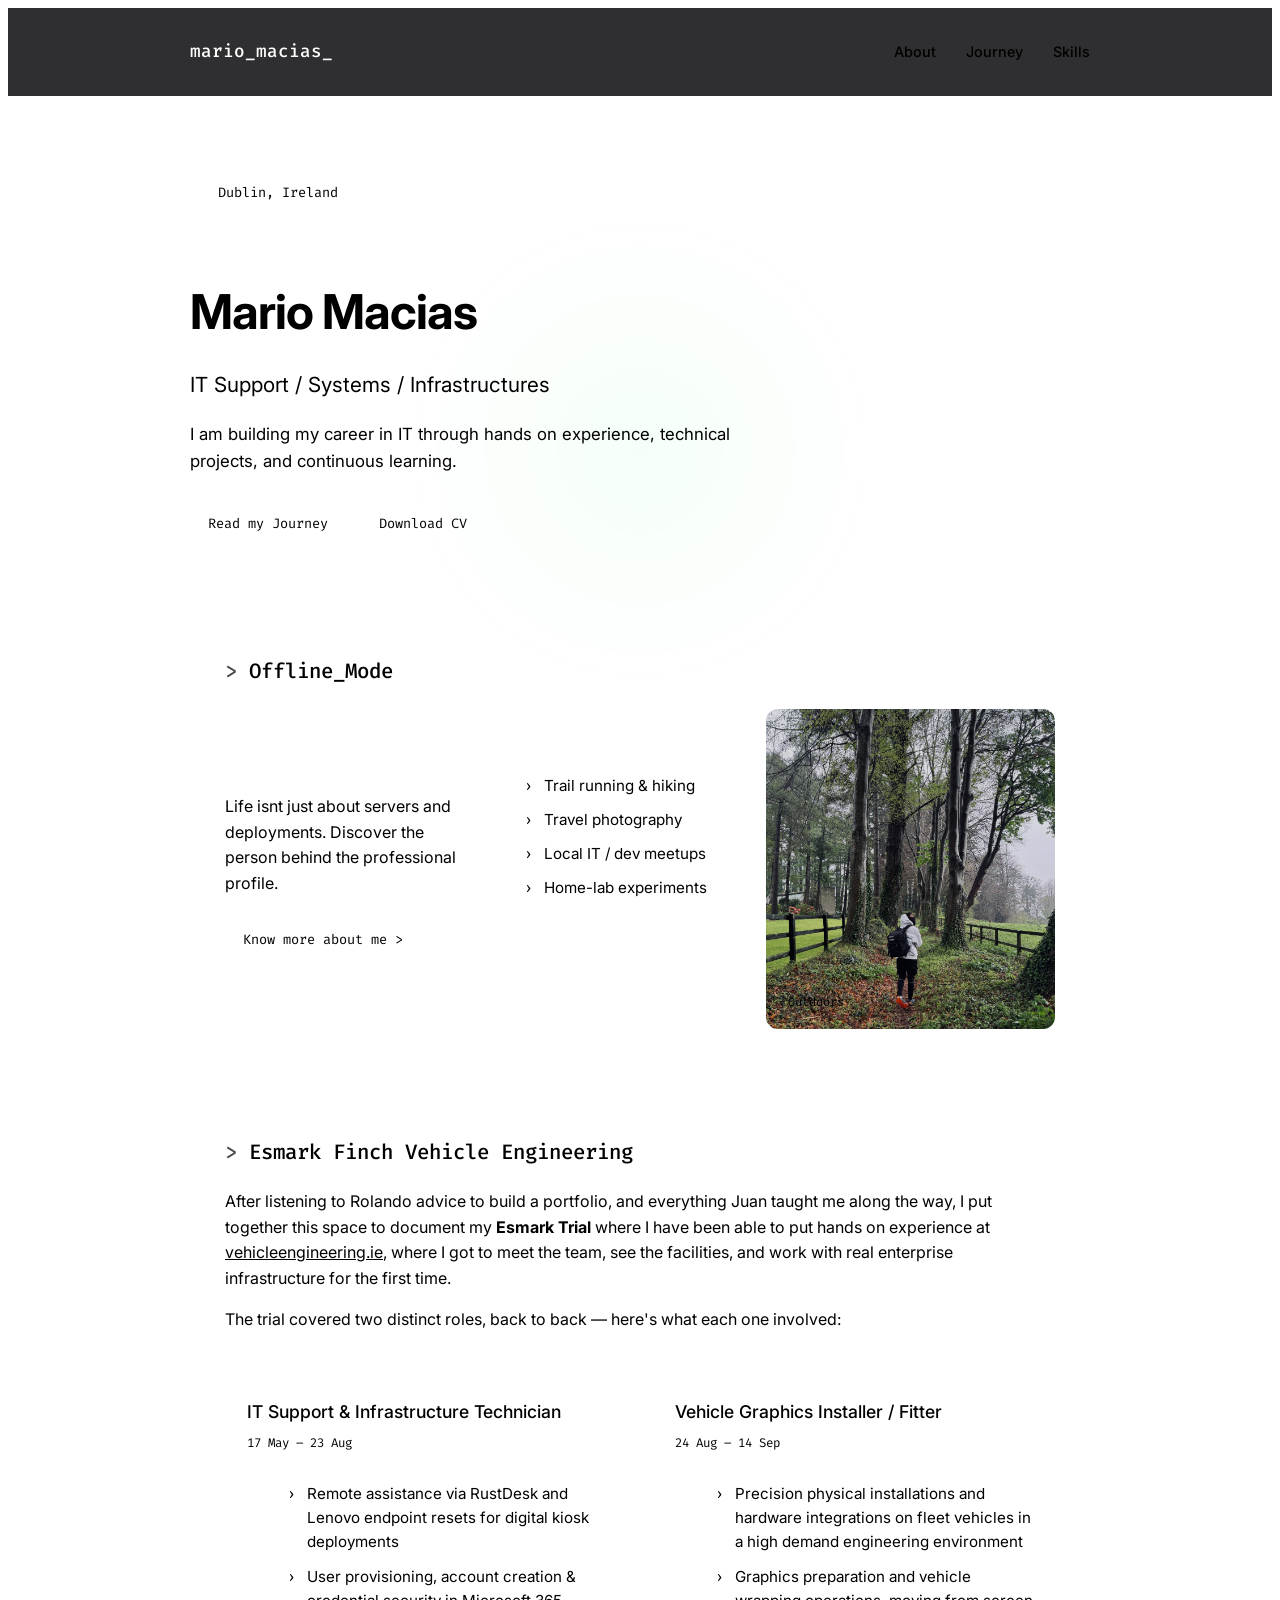
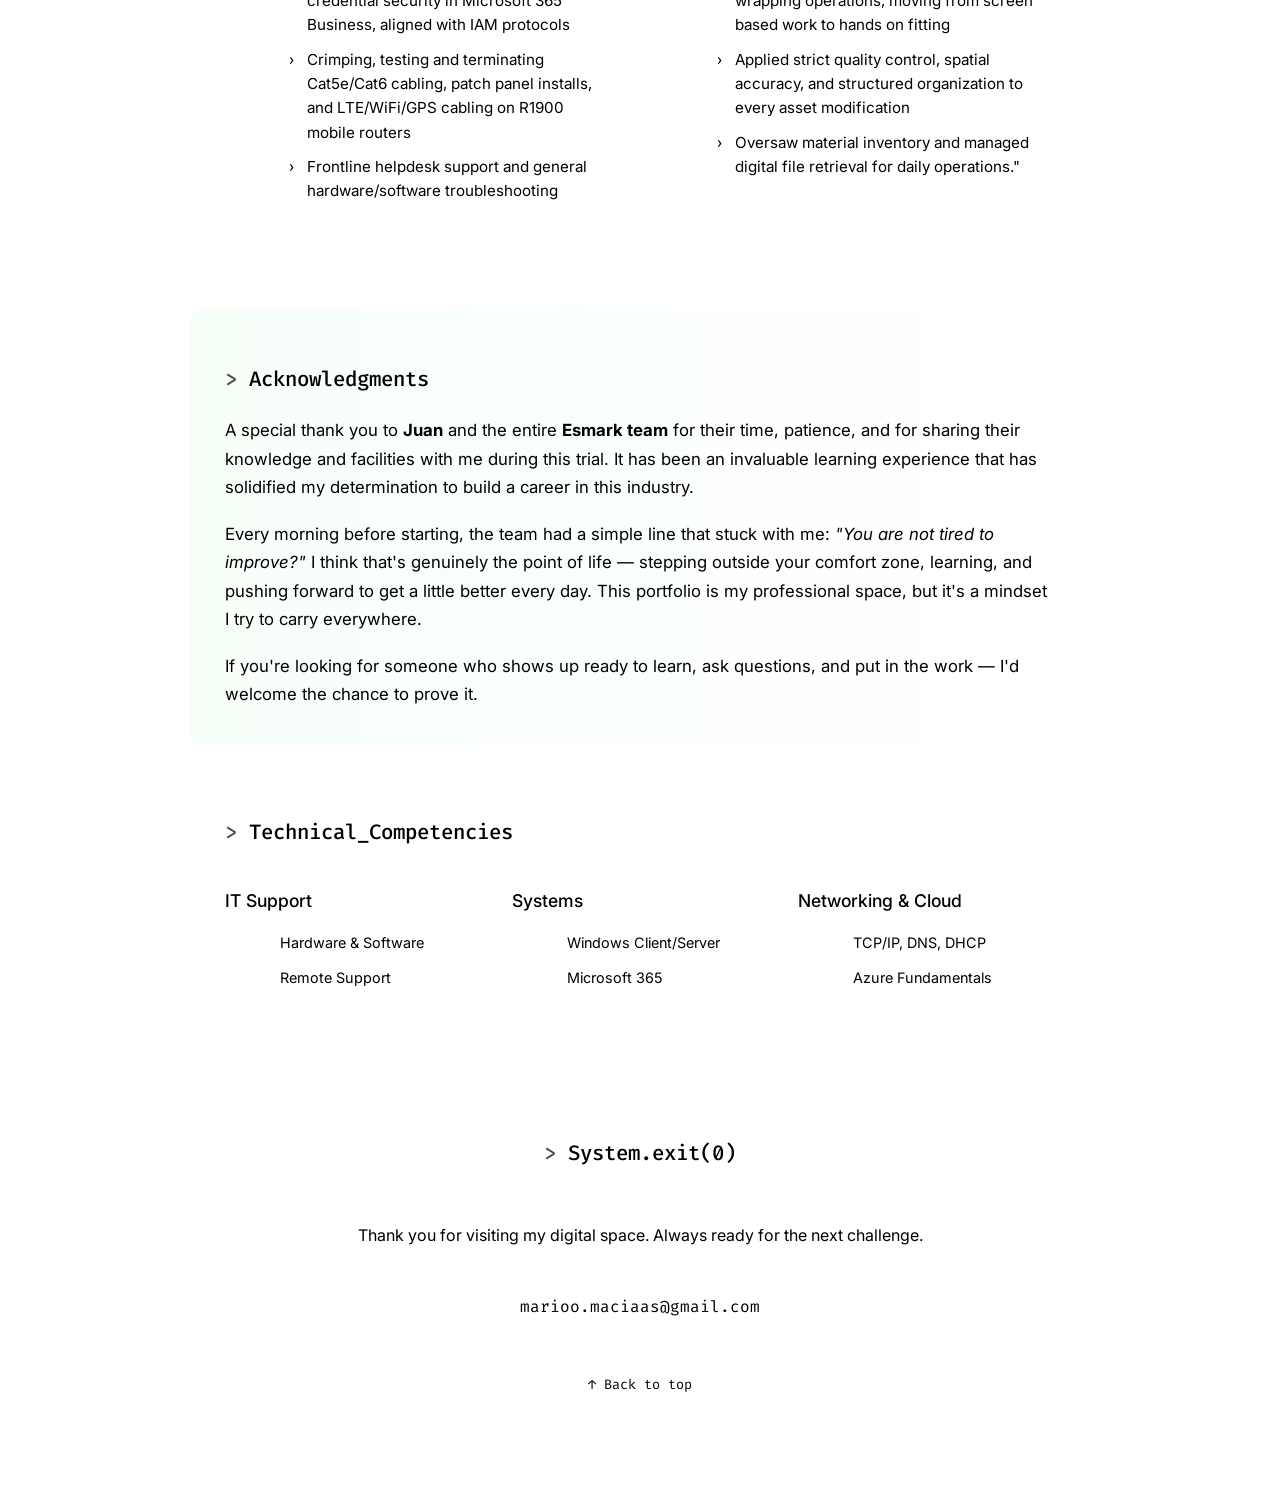
==== commit 9467fba3: "Update print statement from 'Hello' to 'Goodbye'" ====
--- a/index.html
+++ b/index.html
@@ -3,7 +3,7 @@
 <head>
     <meta charset="UTF-8">
     <meta name="viewport" content="width=device-width, initial-scale=1.0">
-    <title>Mario Macias | IT Support & Systems</title>
+    <title> | IT Support & Systems</title>
     <meta name="description" content="Portfolio of Mario Macias: Junior IT professional focused on IT Support, Systems Administration, and Infrastructure.">
     
     <link rel="preconnect" href="https://fonts.googleapis.com">
@@ -11,10 +11,7 @@
     <link href="https://fonts.googleapis.com/css2?family=Fira+Code:wght@400;500&family=Inter:wght@300;400;500;600&display=swap" rel="stylesheet">
     
     <style>
-        /* ========================================= */
-        /* --- VARIABLES Y DISEÑO PROFESIONAL --- */
-        /* ========================================= */
-        :root {
+       
             --bg-color: #0b0b0e;
             --card-bg: #121216;
             --accent: #00ff41;
@@ -241,7 +238,7 @@
             </div>
             
             <h1 class="hero-title">Mario Macias</h1>
-            <h2 class="hero-subtitle">IT Support / Systems / Infrastructure</h2>
+            <h2 class="hero-subtitle">IT Support / Systems / Infrastructures</h2>
             <p class="hero-text">I am building my career in IT through hands on experience, technical projects, and continuous learning.</p>
             
             <div class="action-group">
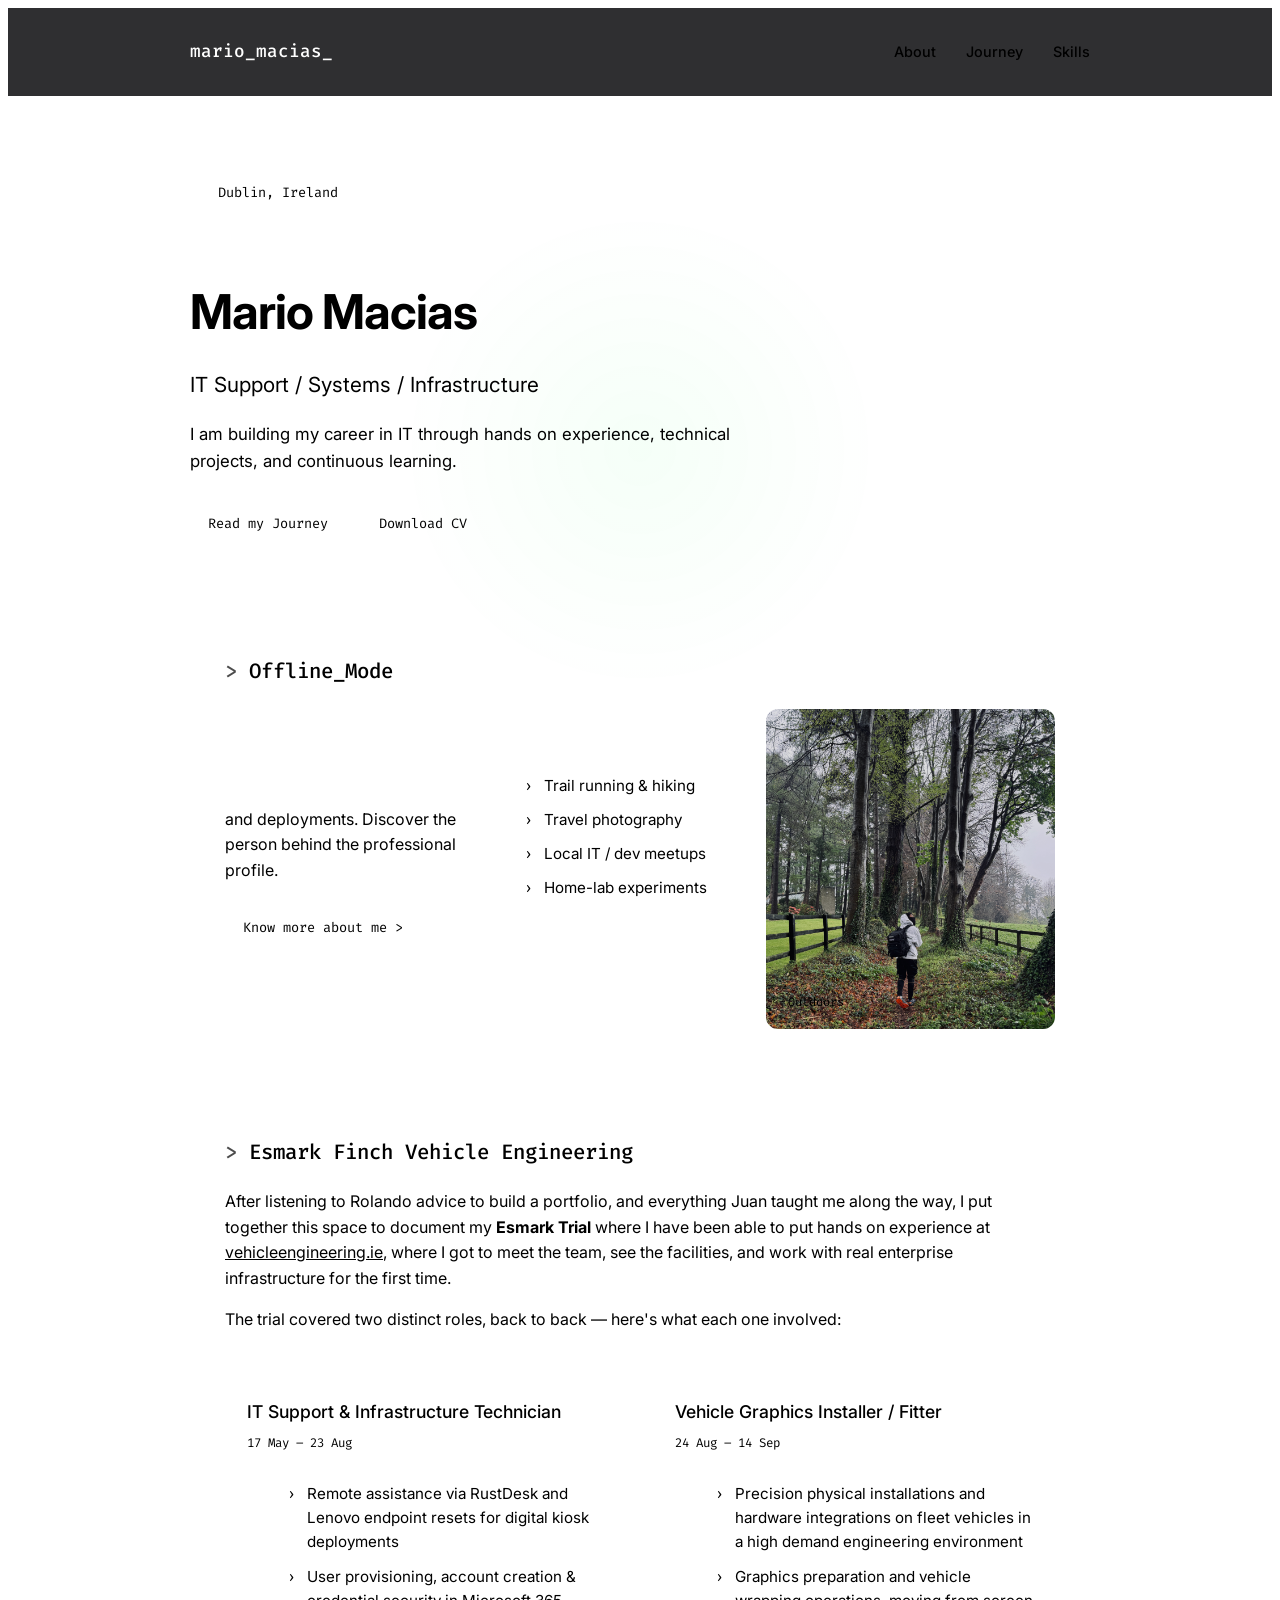
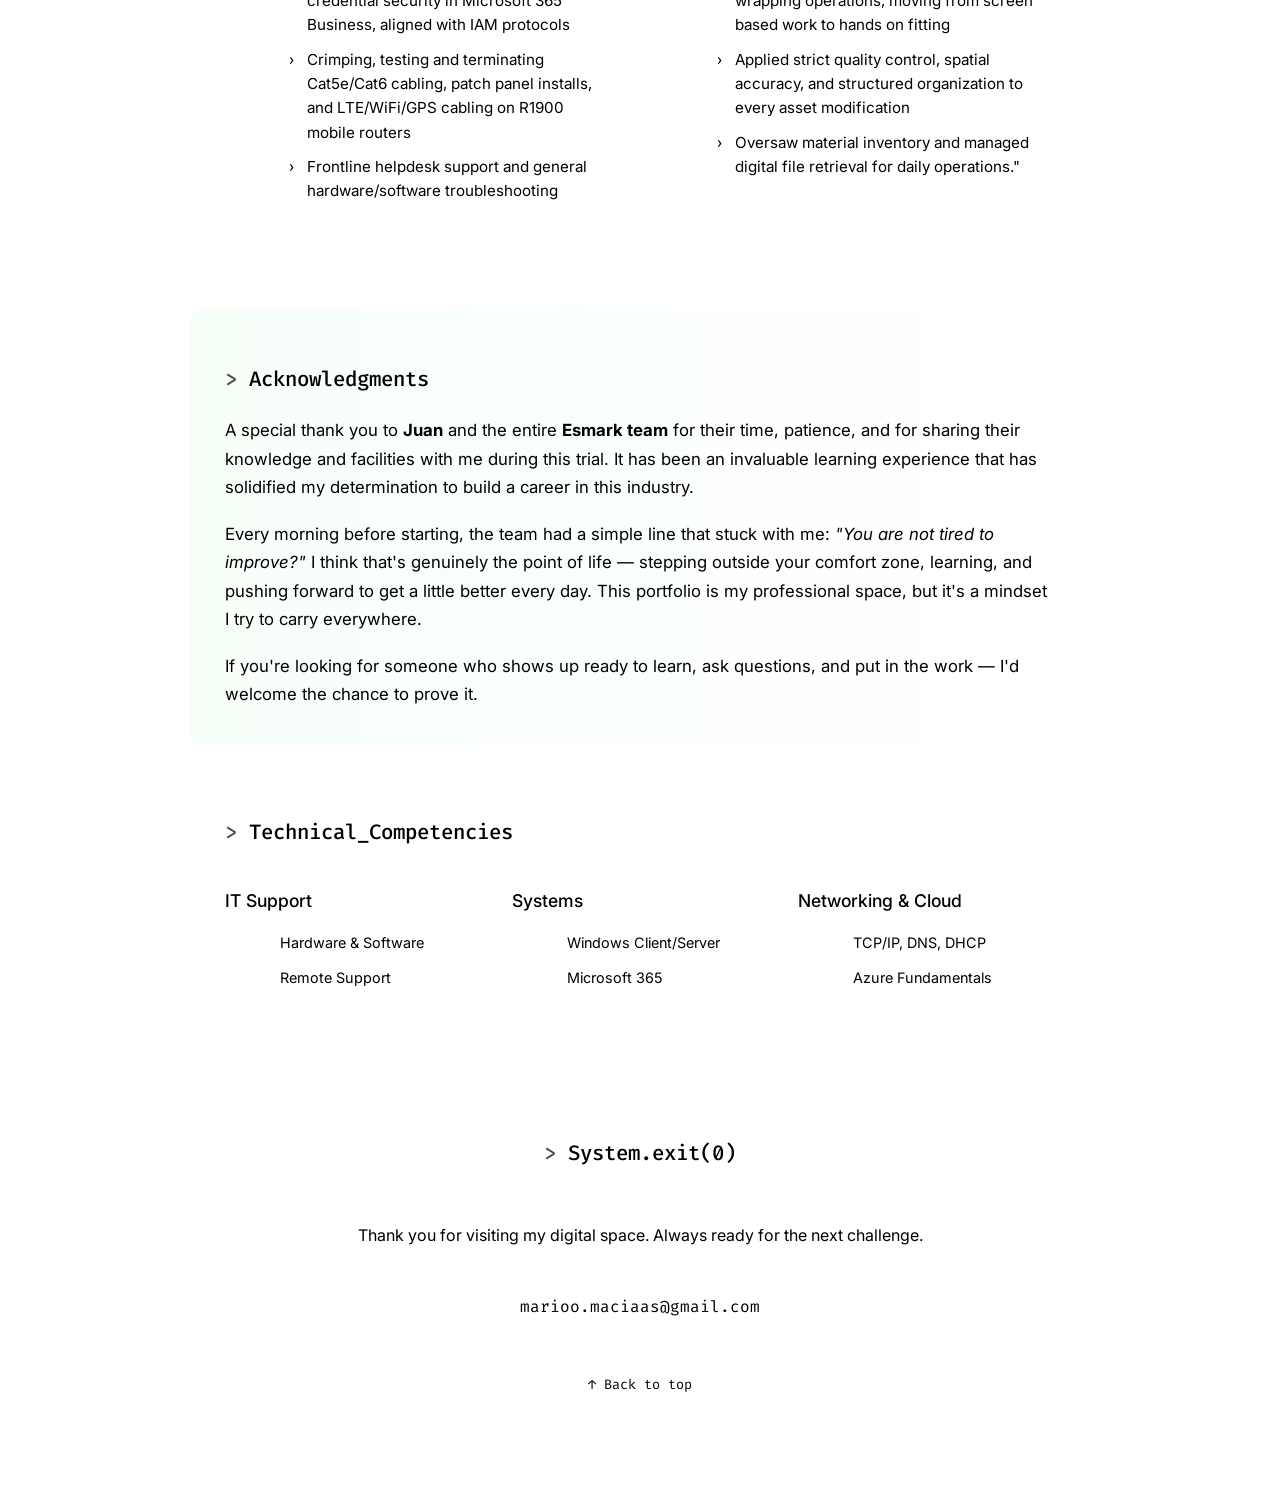
==== commit e8f4e8e1: "Update index.html" ====
--- a/index.html
+++ b/index.html
@@ -238,7 +238,7 @@
             </div>
             
             <h1 class="hero-title">Mario Macias</h1>
-            <h2 class="hero-subtitle">IT Support / Systems / Infrastructures</h2>
+            <h2 class="hero-subtitle">IT Support / Systems / Infrastructure</h2>
             <p class="hero-text">I am building my career in IT through hands on experience, technical projects, and continuous learning.</p>
             
             <div class="action-group">
@@ -257,7 +257,7 @@
                     <div class="offline-grid">
                         <!-- Columna 1: Texto y botón -->
                         <div class="offline-text">
-                            <p class="text-muted" style="margin-bottom: 0;">Life isnt just about servers and deployments. Discover the person behind the professional profile.</p>
+                            <p class="text-muted" style="margin-bottom: 0;">  and deployments. Discover the person behind the professional profile.</p>
                             <div style="margin-top: 25px;">
                                 <a href="about.html" class="btn-outline">Know more about me &gt;</a>
                             </div>
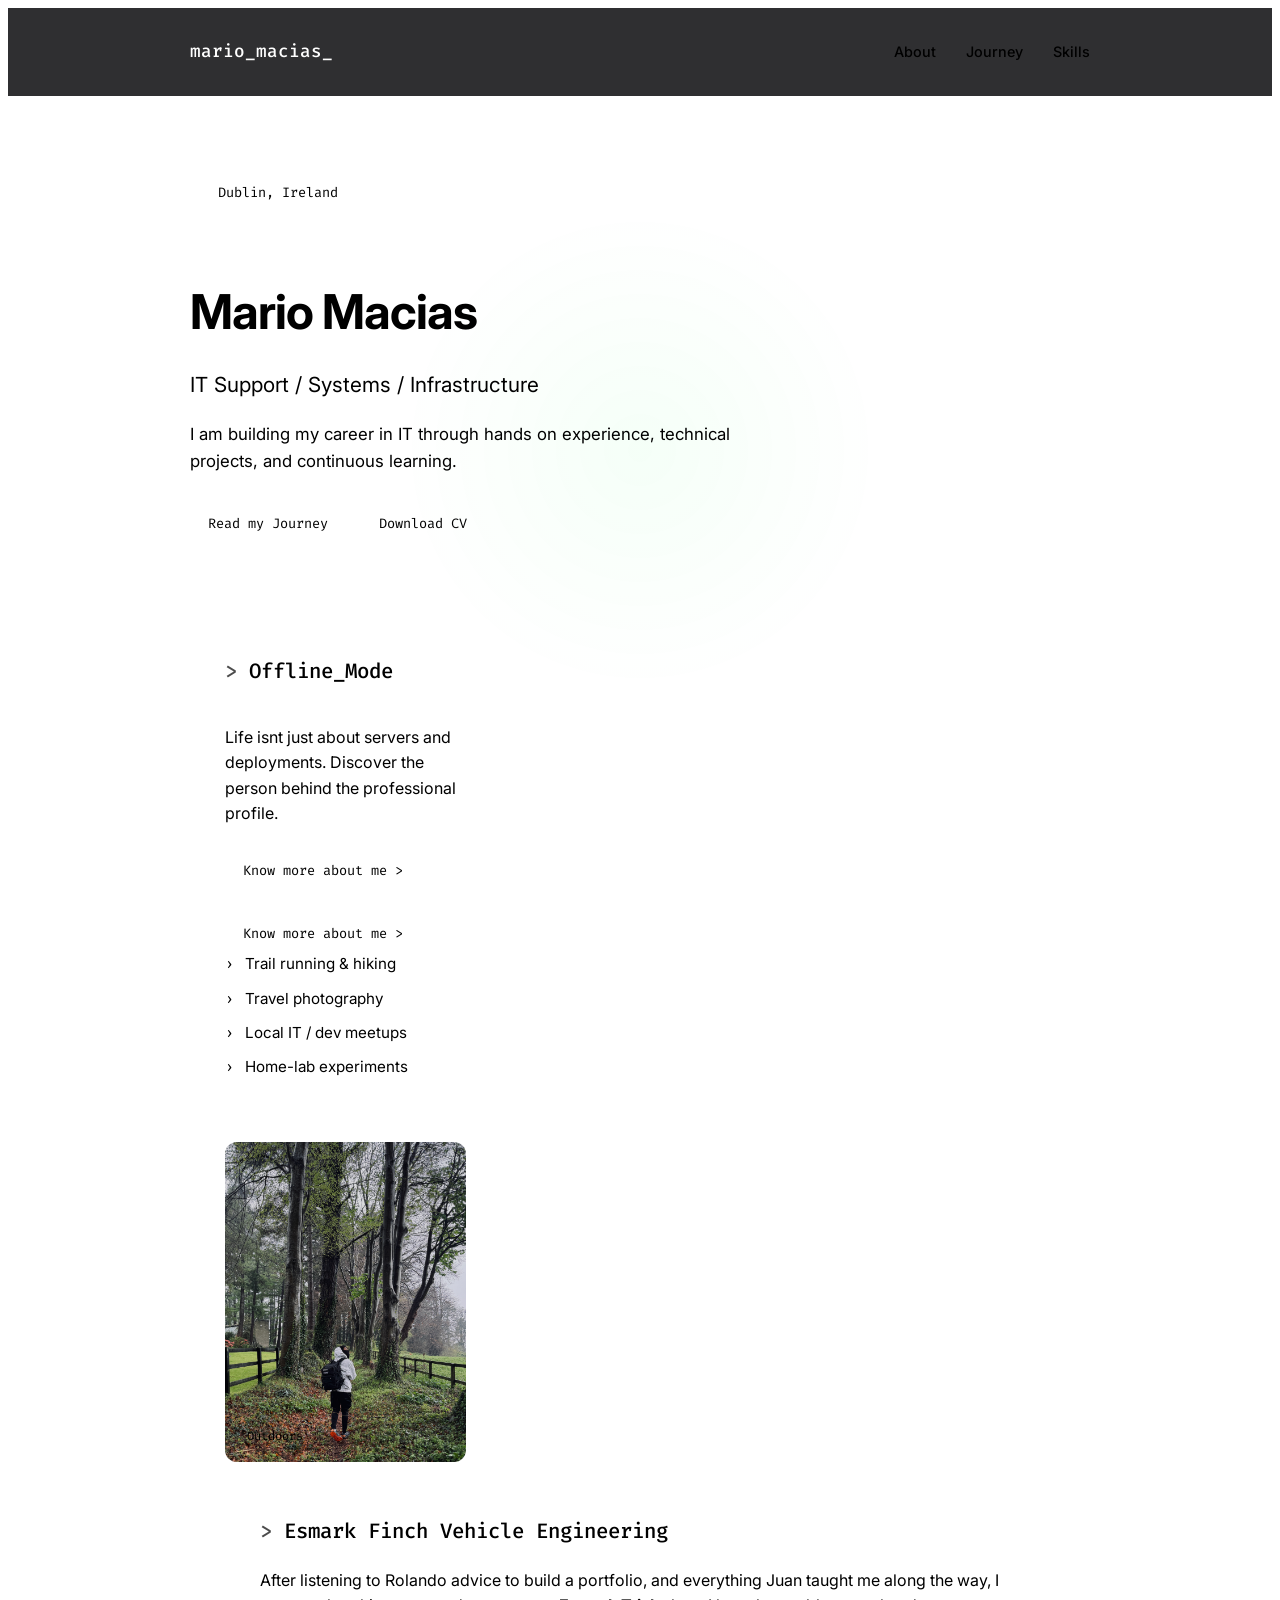
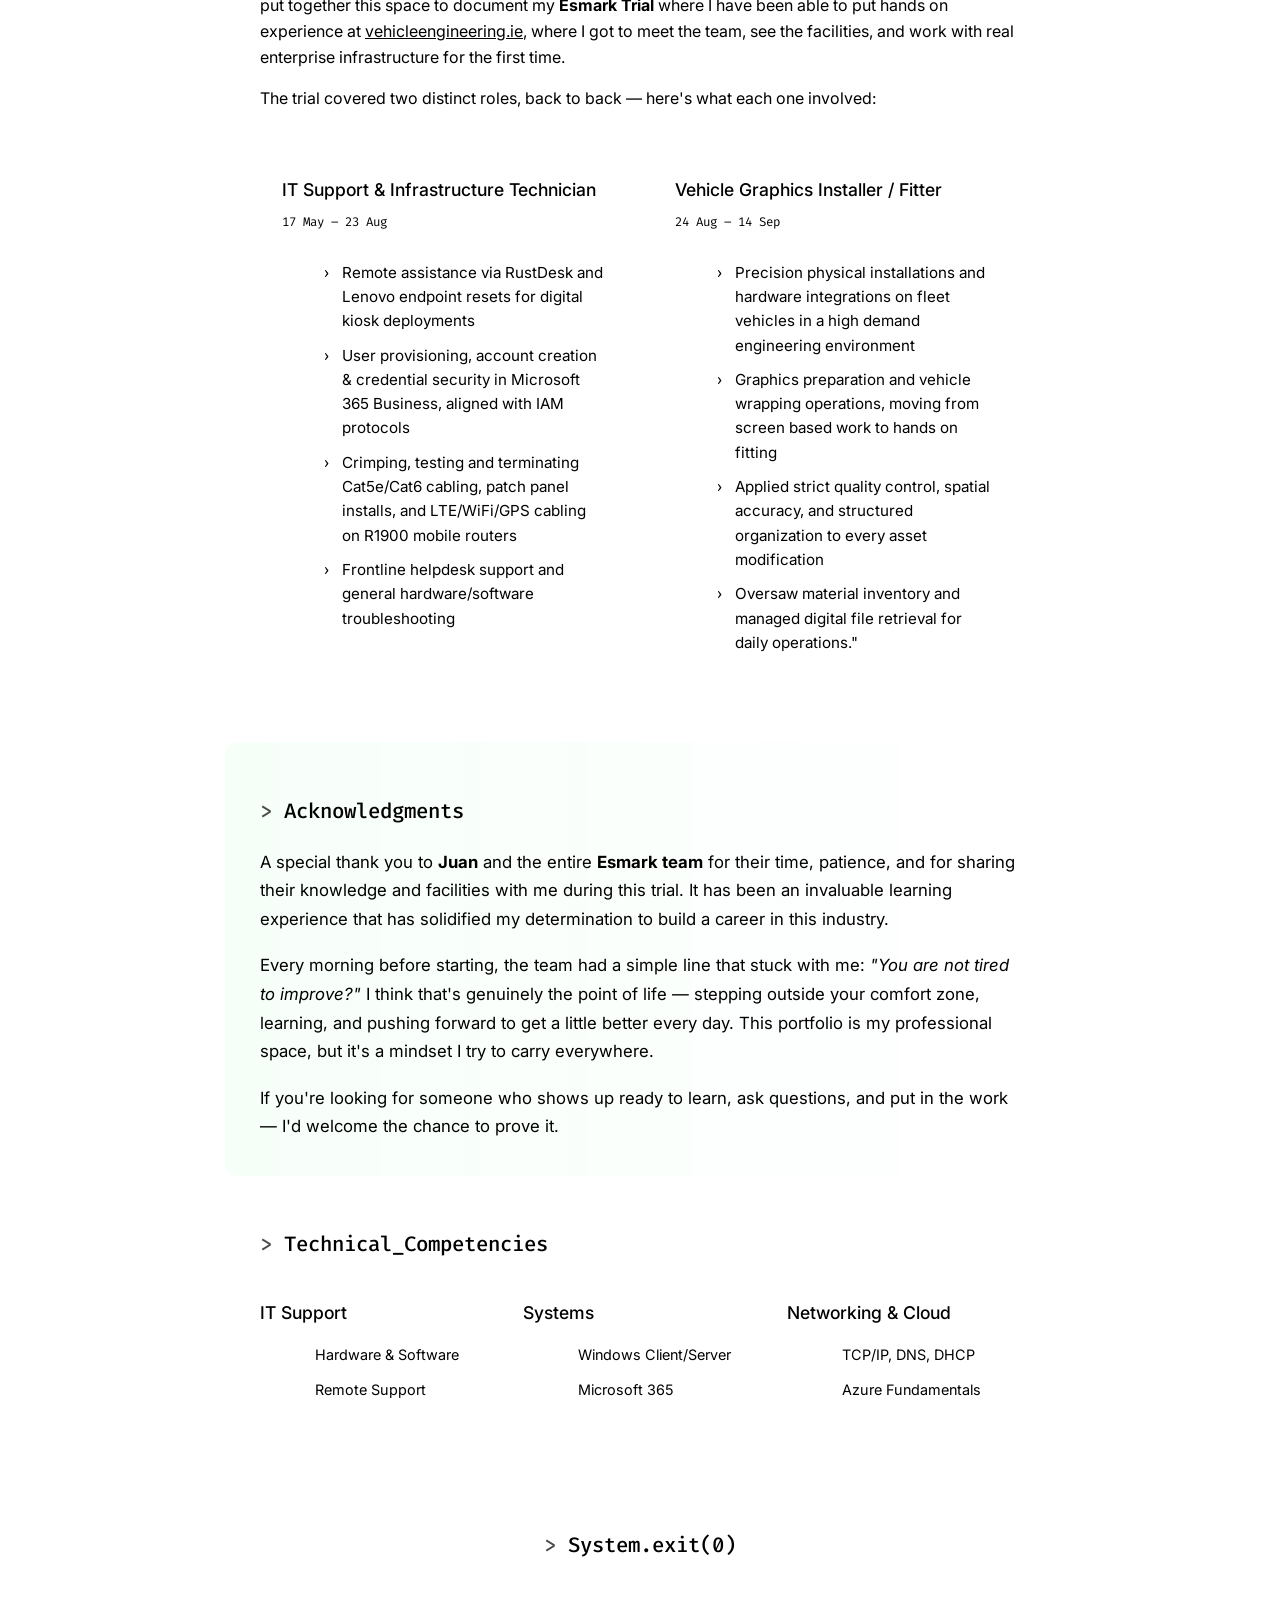
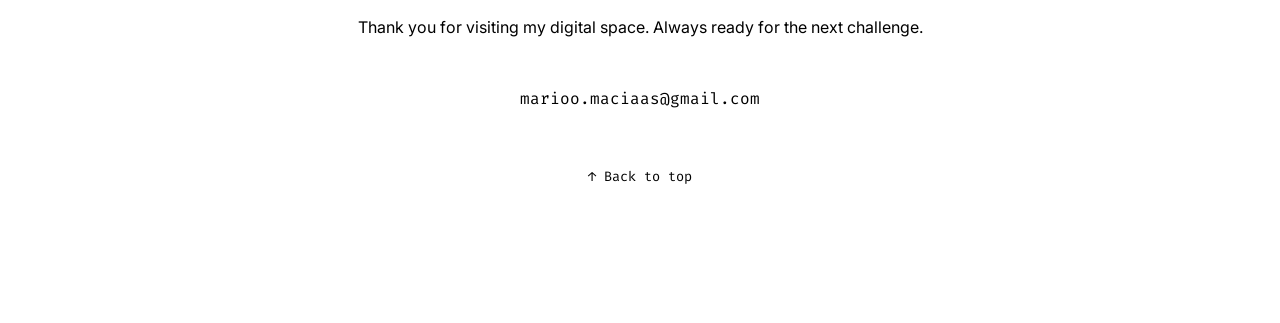
==== commit ccec8a70: "cambio linea 260 commite Life is not" ====
--- a/index.html
+++ b/index.html
@@ -257,7 +257,9 @@
                     <div class="offline-grid">
                         <!-- Columna 1: Texto y botón -->
                         <div class="offline-text">
-                            <p class="text-muted" style="margin-bottom: 0;">  and deployments. Discover the person behind the professional profile.</p>
+                             <p class="text-muted" style="margin-bottom: 0;">Life isnt just about servers and deployments. Discover the person behind the professional profile.</p>
+                            <div style="margin-top: 25px;">
+                                <a href="about.html" class="btn-outline">Know more about me &gt;</a>
                             <div style="margin-top: 25px;">
                                 <a href="about.html" class="btn-outline">Know more about me &gt;</a>
                             </div>
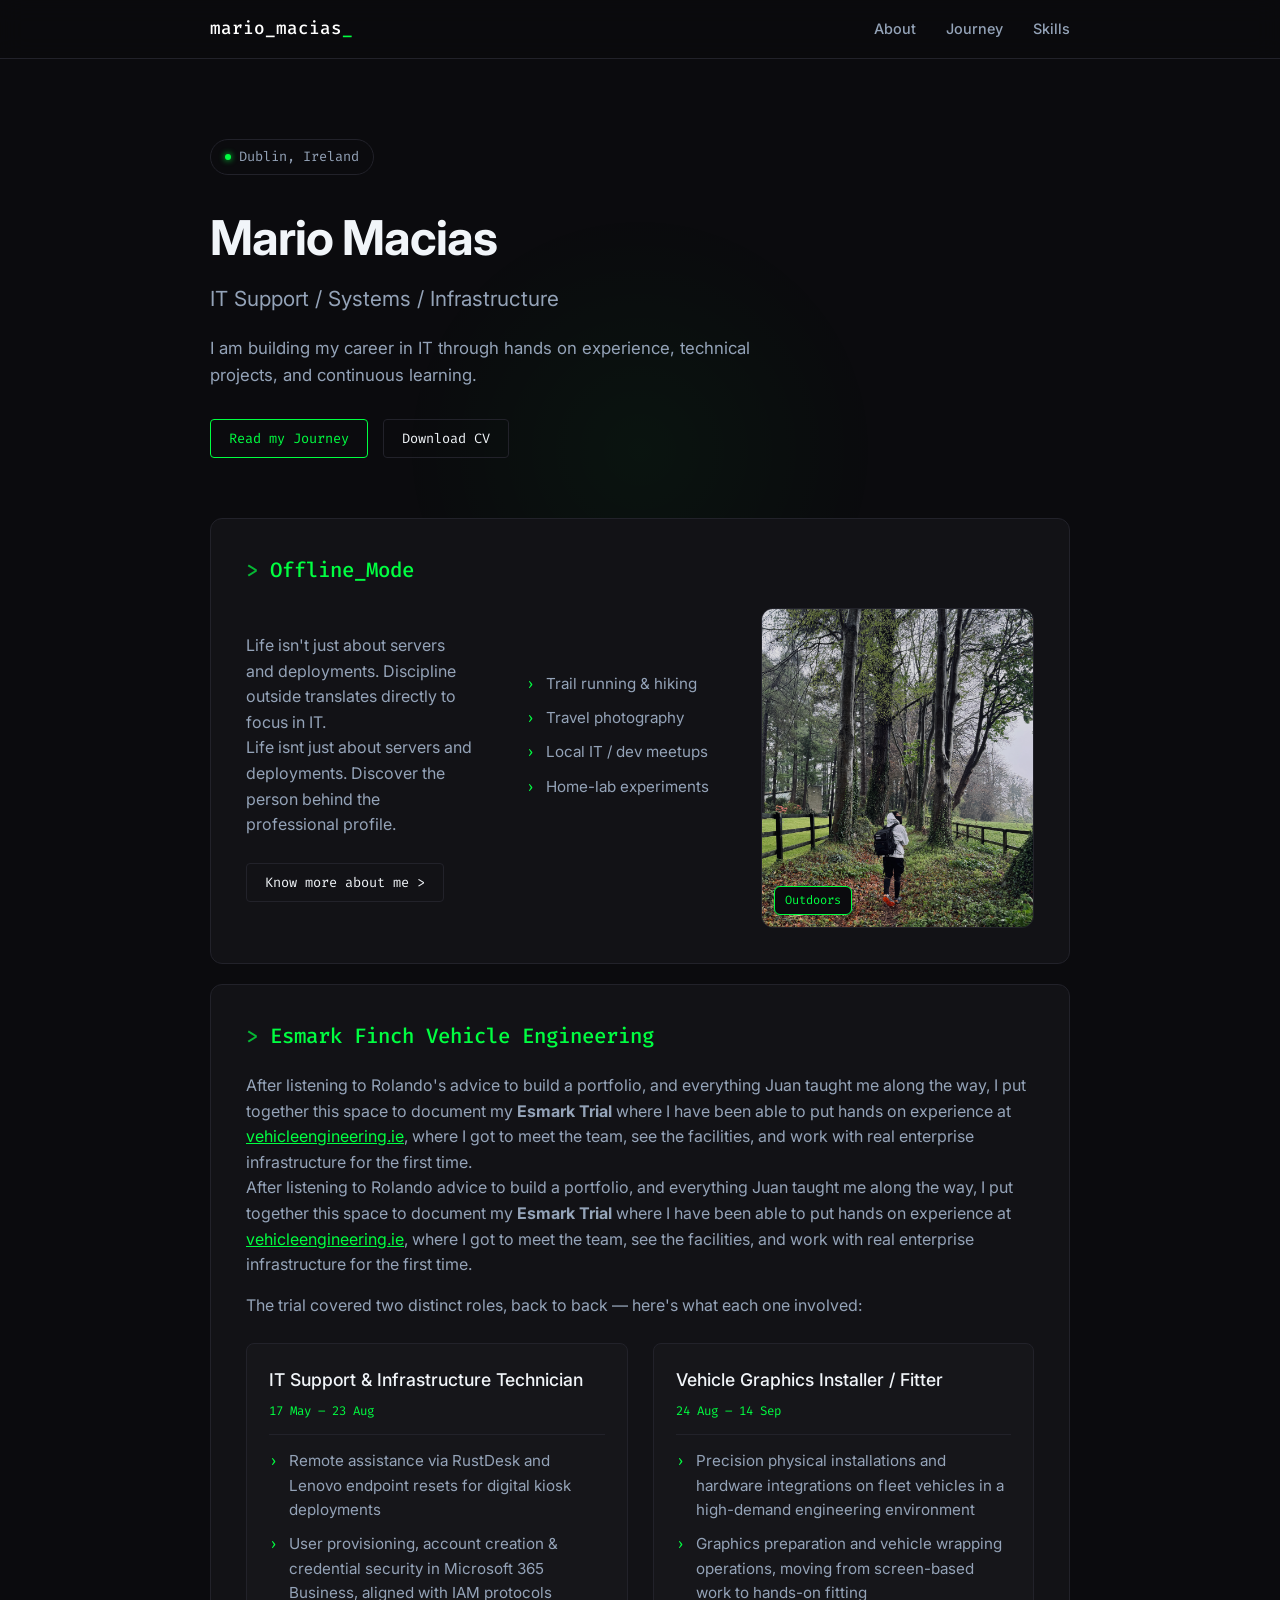
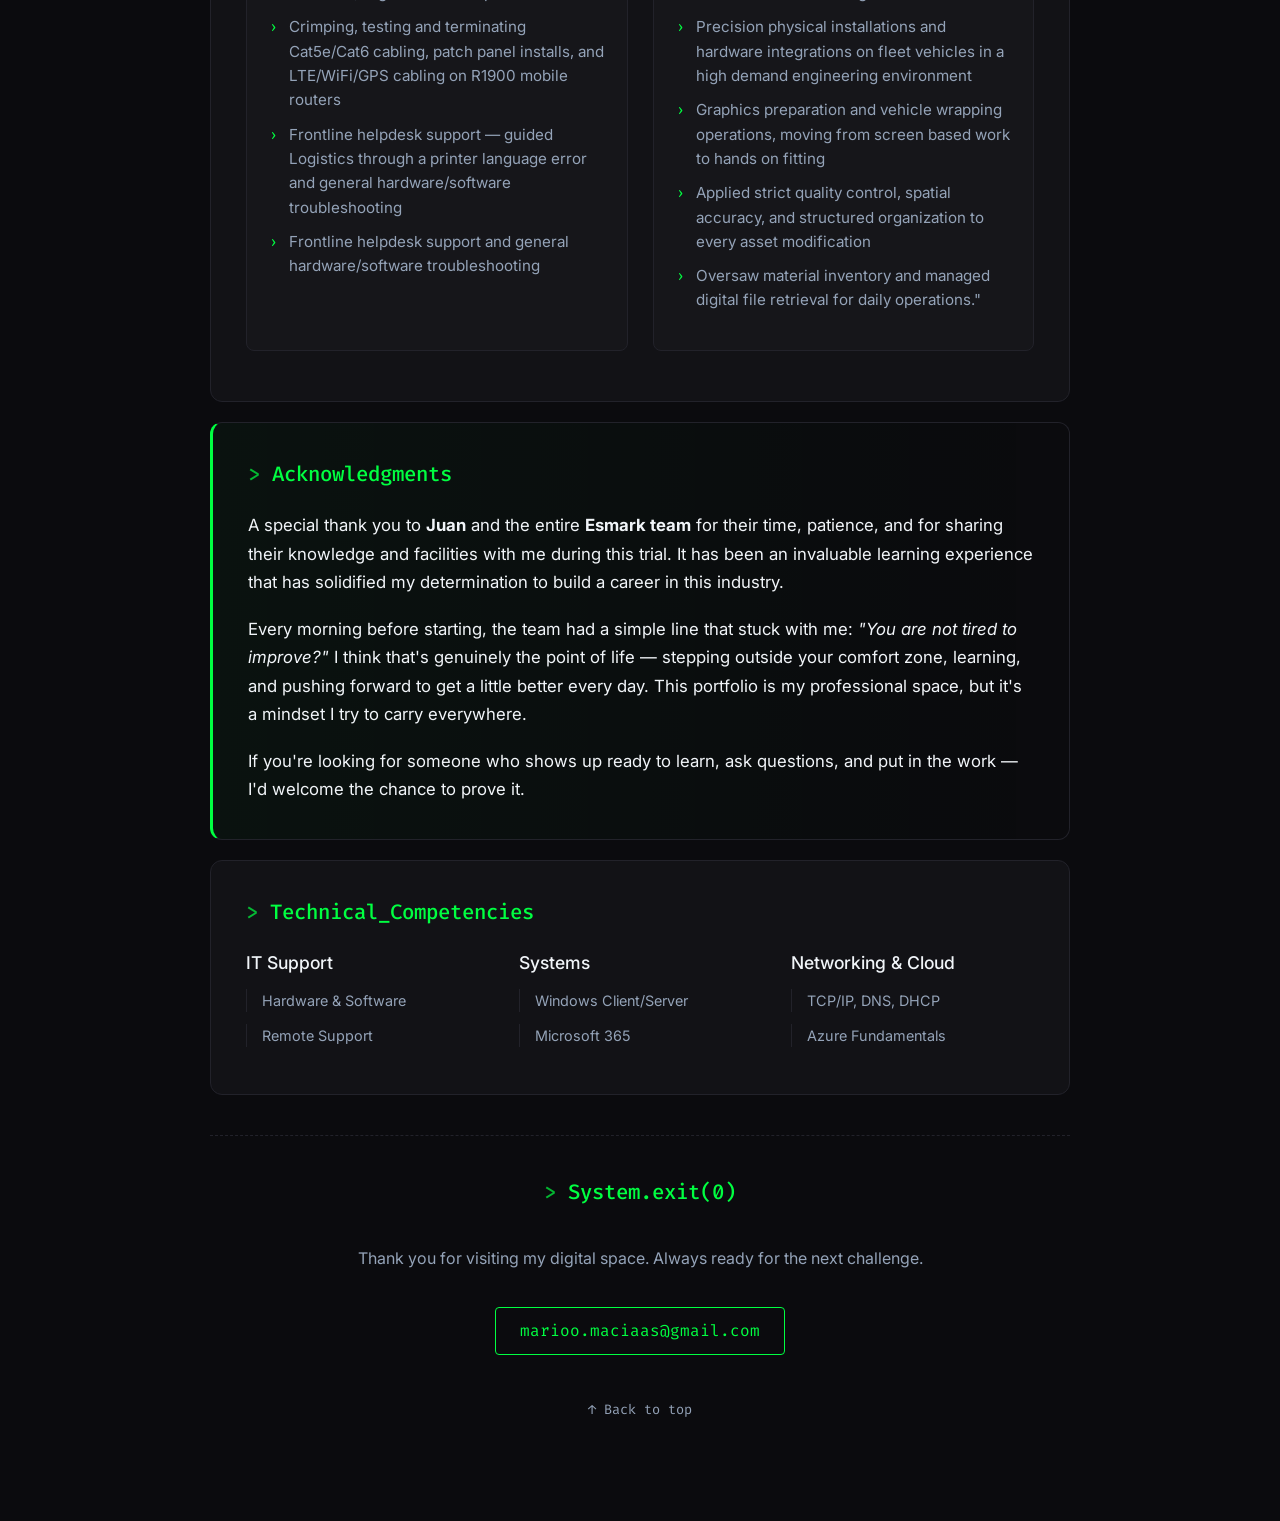
==== commit 147298cf: "cambio 1" ====
--- a/index.html
+++ b/index.html
@@ -3,15 +3,18 @@
 <head>
     <meta charset="UTF-8">
     <meta name="viewport" content="width=device-width, initial-scale=1.0">
-    <title> | IT Support & Systems</title>
+    <title>Mario Macias | IT Support & Systems</title>
     <meta name="description" content="Portfolio of Mario Macias: Junior IT professional focused on IT Support, Systems Administration, and Infrastructure.">
-    
+
     <link rel="preconnect" href="https://fonts.googleapis.com">
     <link rel="preconnect" href="https://fonts.gstatic.com" crossorigin>
     <link href="https://fonts.googleapis.com/css2?family=Fira+Code:wght@400;500&family=Inter:wght@300;400;500;600&display=swap" rel="stylesheet">
-    
+
     <style>
-       
+        /* ========================================= */
+        /* --- VARIABLES Y DISEÑO PROFESIONAL --- */
+        /* ========================================= */
+        :root {
             --bg-color: #0b0b0e;
             --card-bg: #121216;
             --accent: #00ff41;
@@ -115,7 +118,7 @@
             justify-items: center;
             margin-top: 20px;
         }
-        
+
         .offline-text, .offline-list { 
             display: flex; 
             flex-direction: column; 
@@ -127,7 +130,7 @@
             margin: 0; 
             padding: 0;
         }
-        
+
         /* Contenedor de la foto en la derecha */
         .offline-photos {
             display: flex;
@@ -135,7 +138,7 @@
             justify-content: center;
             width: 100%;
         }
-        
+
         .photo-with-badge {
             position: relative;
             border-radius: 12px;
@@ -145,7 +148,7 @@
             height: 320px; 
             display: flex; 
         }
-        
+
         .photo-with-badge img {
             display: block;
             width: 100%;
@@ -155,12 +158,12 @@
             filter: brightness(0.9);
             transition: filter 0.3s ease, transform 0.5s ease;
         }
-        
+
         .photo-with-badge:hover img { 
             filter: brightness(1.1); 
             transform: scale(1.02);
         }
-        
+
         .photo-badge {
             position: absolute;
             bottom: 12px;
@@ -208,7 +211,7 @@
             border-top: 1px dashed var(--border); 
             margin-top: 20px; 
         }
-        
+
         /* RESPONSIVE */
         @media (max-width: 768px) {
             .nav-links { display: none; }
@@ -236,11 +239,11 @@
             <div class="status-pill">
                 <span class="status-dot"></span> Dublin, Ireland
             </div>
-            
+
             <h1 class="hero-title">Mario Macias</h1>
             <h2 class="hero-subtitle">IT Support / Systems / Infrastructure</h2>
             <p class="hero-text">I am building my career in IT through hands on experience, technical projects, and continuous learning.</p>
-            
+
             <div class="action-group">
                 <a href="#journey" class="btn-primary">Read my Journey</a>
                 <a href="assets/docs/CV_Mario_Macias.pdf" class="btn-outline" download>Download CV</a>
@@ -257,9 +260,8 @@
                     <div class="offline-grid">
                         <!-- Columna 1: Texto y botón -->
                         <div class="offline-text">
-                             <p class="text-muted" style="margin-bottom: 0;">Life isnt just about servers and deployments. Discover the person behind the professional profile.</p>
-                            <div style="margin-top: 25px;">
-                                <a href="about.html" class="btn-outline">Know more about me &gt;</a>
+                            <p class="text-muted" style="margin-bottom: 0;">Life isn't just about servers and deployments. Discipline outside translates directly to focus in IT.</p>
+                            <p class="text-muted" style="margin-bottom: 0;">Life isnt just about servers and deployments. Discover the person behind the professional profile.</p>
                             <div style="margin-top: 25px;">
                                 <a href="about.html" class="btn-outline">Know more about me &gt;</a>
                             </div>
@@ -295,6 +297,7 @@
                 <div class="card-content text-left">
                     <h2 class="section-title">Esmark Finch Vehicle Engineering</h2>
                     <div class="content-wrapper">
+                        <p class="text-muted">After listening to Rolando's advice to build a portfolio, and everything Juan taught me along the way, I put together this space to document my <strong>Esmark Trial</strong> where I have been able to put hands on experience at <a href="https://vehicleengineering.ie" target="_blank" rel="noopener noreferrer" style="color: var(--accent); text-decoration: underline;">vehicleengineering.ie</a>, where I got to meet the team, see the facilities, and work with real enterprise infrastructure for the first time.</p>
                         <p class="text-muted">After listening to Rolando advice to build a portfolio, and everything Juan taught me along the way, I put together this space to document my <strong>Esmark Trial</strong> where I have been able to put hands on experience at <a href="https://vehicleengineering.ie" target="_blank" rel="noopener noreferrer" style="color: var(--accent); text-decoration: underline;">vehicleengineering.ie</a>, where I got to meet the team, see the facilities, and work with real enterprise infrastructure for the first time.</p>
                         <p class="text-muted" style="margin-top: 15px;">The trial covered two distinct roles, back to back — here's what each one involved:</p>
 
@@ -308,6 +311,7 @@
                                     <li>Remote assistance via RustDesk and Lenovo endpoint resets for digital kiosk deployments</li>
                                     <li>User provisioning, account creation & credential security in Microsoft 365 Business, aligned with IAM protocols</li>
                                     <li>Crimping, testing and terminating Cat5e/Cat6 cabling, patch panel installs, and LTE/WiFi/GPS cabling on R1900 mobile routers</li>
+                                    <li>Frontline helpdesk support — guided Logistics through a printer language error and general hardware/software troubleshooting</li>
                                     <li>Frontline helpdesk support and general hardware/software troubleshooting</li>
                                 </ul>
                             </div>
@@ -317,6 +321,8 @@
                                     <span class="role-dates">24 Aug – 14 Sep</span>
                                 </div>
                                 <ul class="bullet-list">
+                                    <li>Precision physical installations and hardware integrations on fleet vehicles in a high-demand engineering environment</li>
+                                    <li>Graphics preparation and vehicle wrapping operations, moving from screen-based work to hands-on fitting</li>
                                     <li>Precision physical installations and hardware integrations on fleet vehicles in a high demand engineering environment</li>
                                     <li>Graphics preparation and vehicle wrapping operations, moving from screen based work to hands on fitting</li>
                                     <li>Applied strict quality control, spatial accuracy, and structured organization to every asset modification</li>
@@ -378,9 +384,9 @@
             <div class="footer-transparent flex-center">
                 <h2 class="section-title">System.exit(0)</h2>
                 <p class="text-muted" style="margin-bottom: 20px;">Thank you for visiting my digital space. Always ready for the next challenge.</p>
-                
+
                 <a href="mailto:marioo.maciaas@gmail.com" class="btn-primary" style="padding: 10px 24px; font-size: 1rem;">marioo.maciaas@gmail.com</a>
-                
+
                 <div style="margin-top: 25px;">
                     <a href="#hero" class="text-muted" style="text-decoration: none; font-size: 0.85rem; font-family: 'Fira Code', monospace;">&uarr; Back to top</a>
                 </div>
@@ -396,7 +402,7 @@
                 document.documentElement.style.setProperty('--mouse-x', `${e.clientX}px`);
                 document.documentElement.style.setProperty('--mouse-y', `${e.clientY}px`);
             });
-            
+
             // 2. Navegación suave
             document.querySelectorAll('a[href^="#"]').forEach(anchor => {
                 anchor.addEventListener('click', function (e) {
